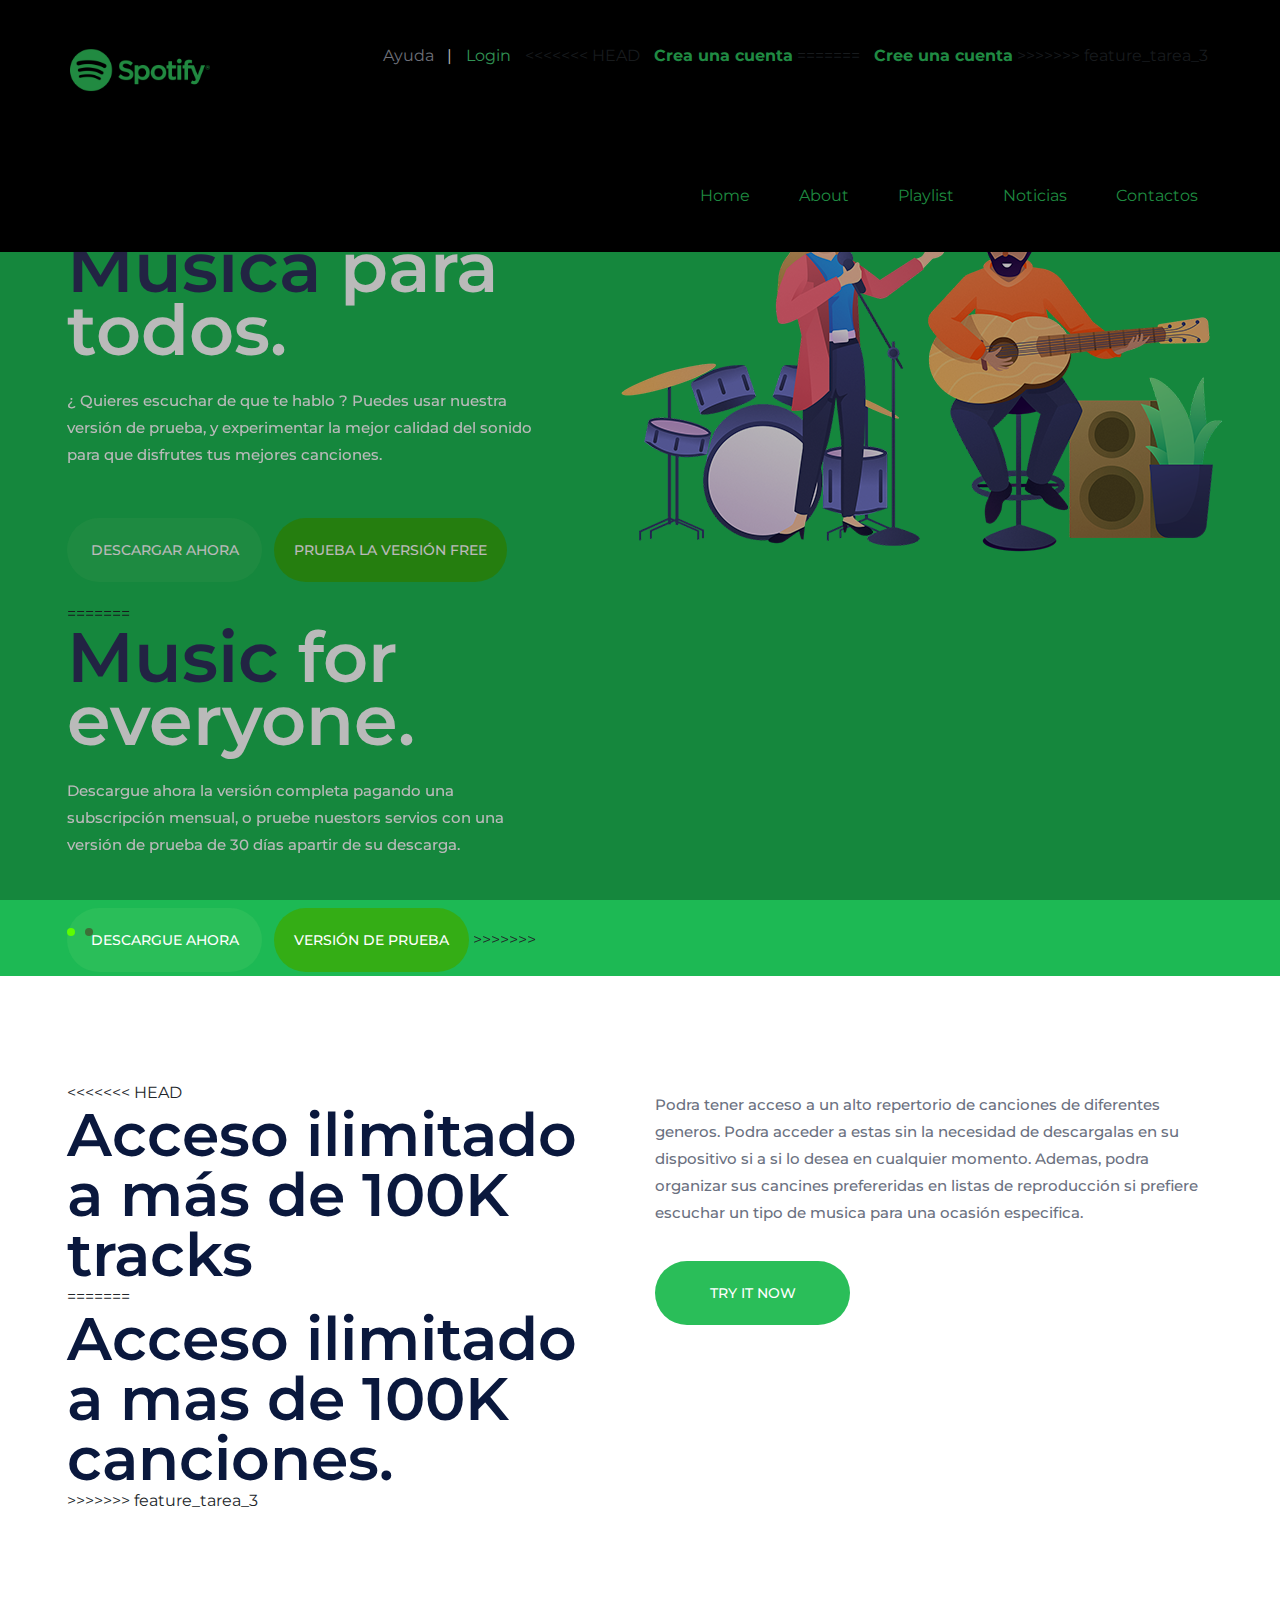
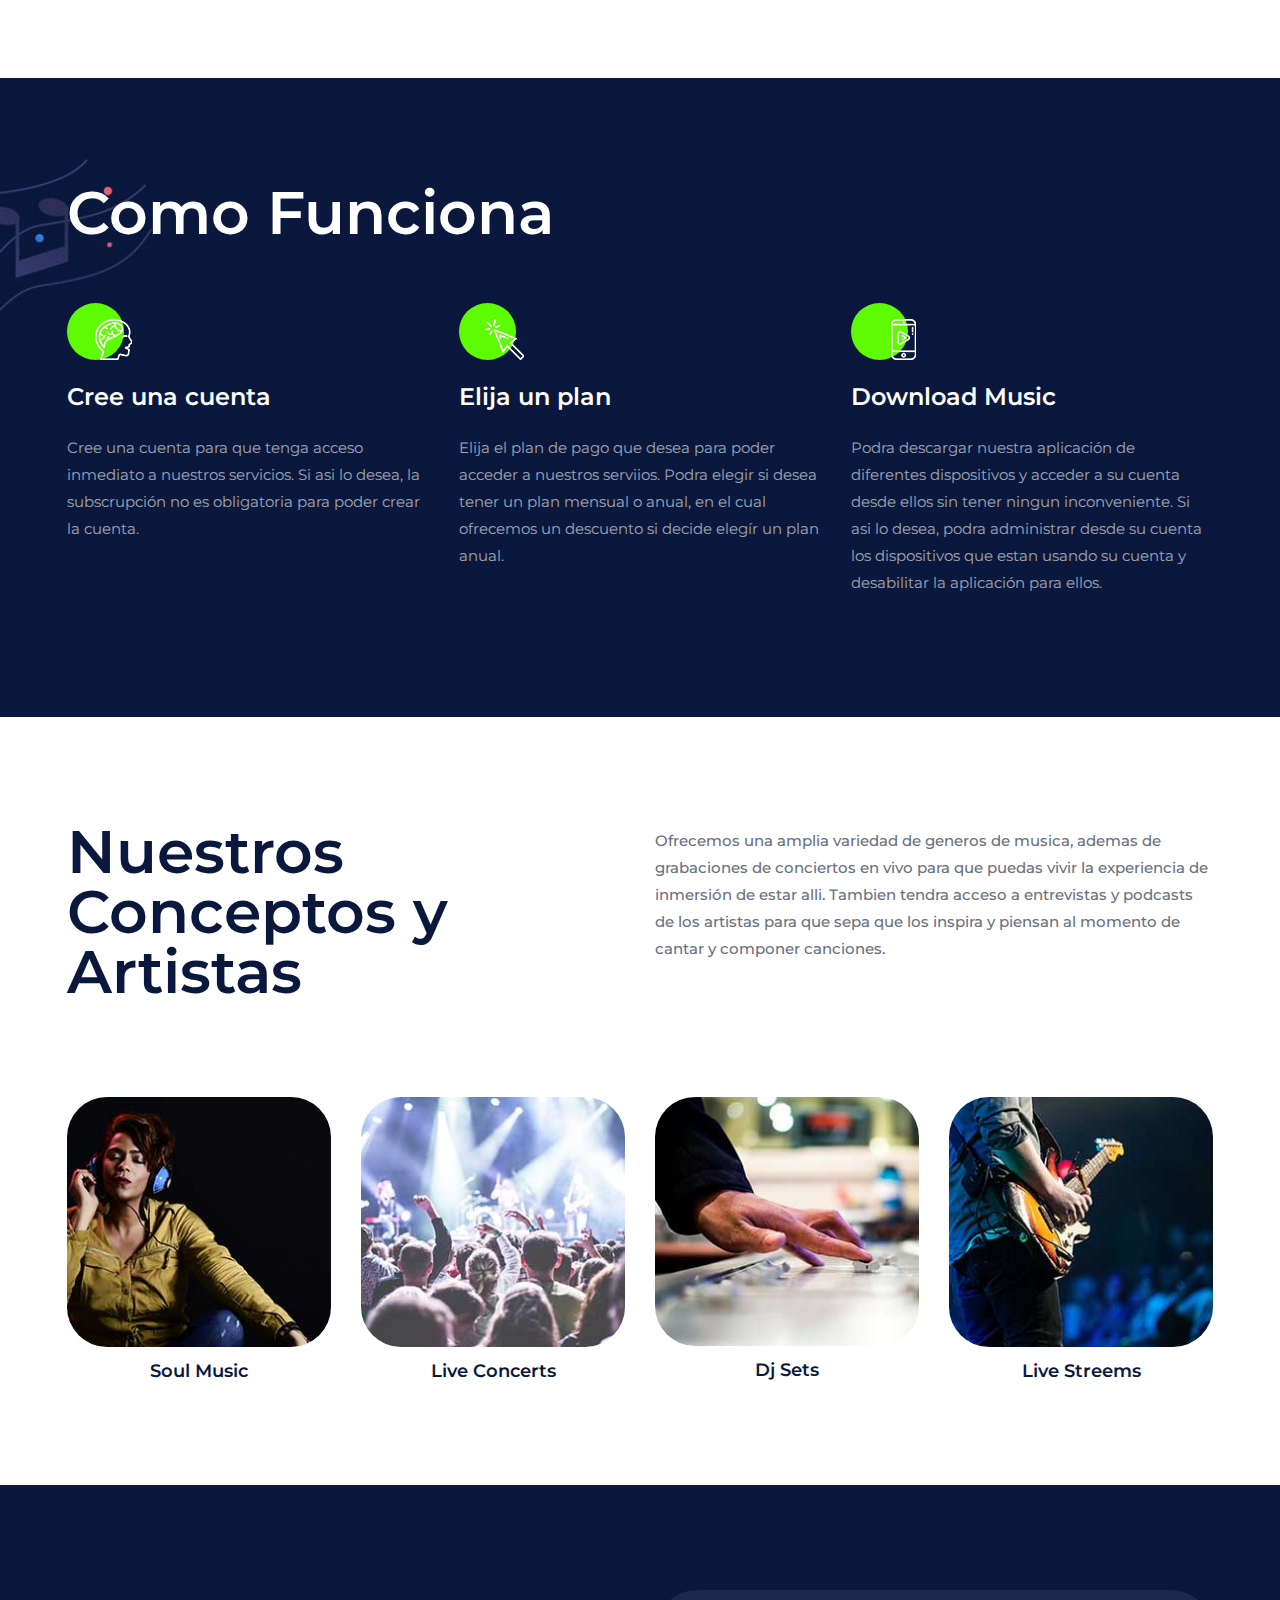
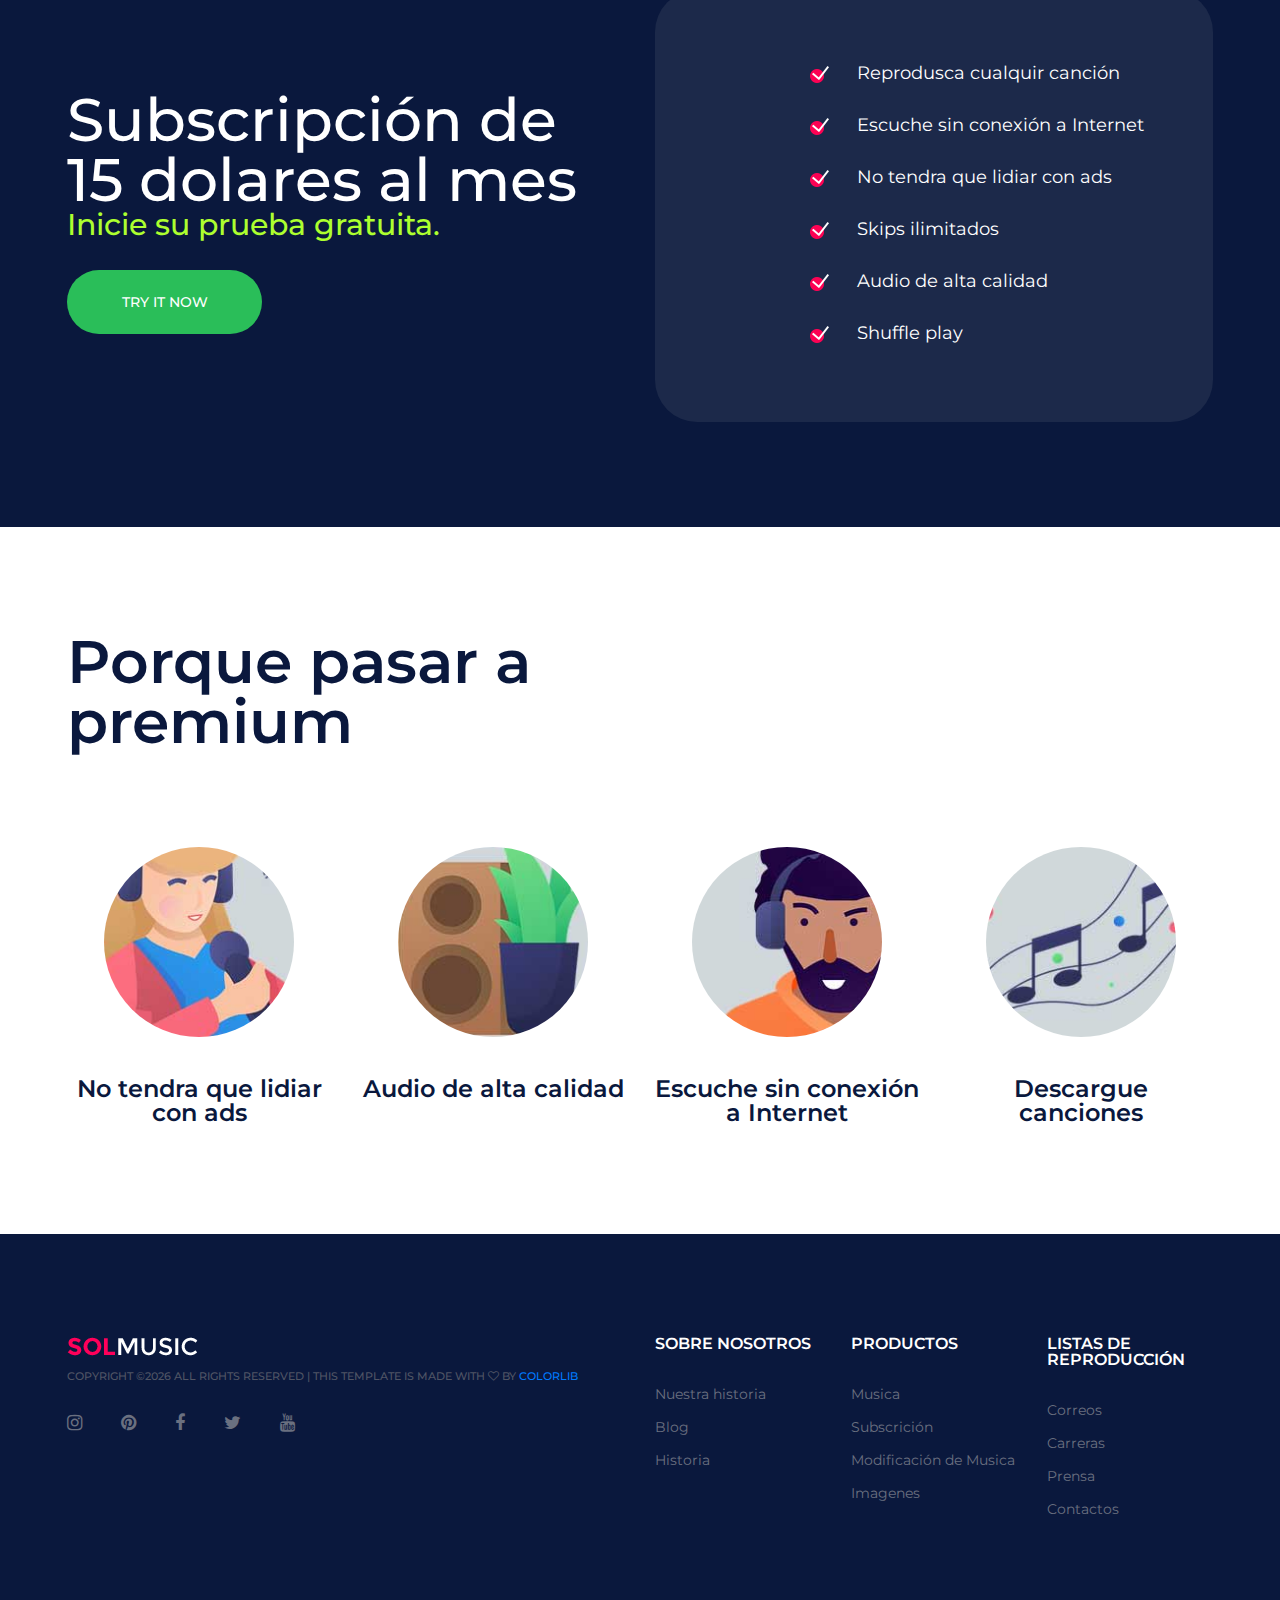
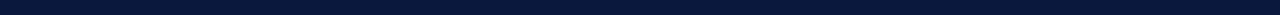
==== index.html @ b12861a1 "resolviendo conflictos con feature_tarea_3, textos en el index web page" ====
<!DOCTYPE html>
<html lang="zxx">
<head>
	<title>Spotify</title>
	<meta charset="UTF-8">
	<meta name="description" content="SolMusic HTML Template">
	<meta name="keywords" content="music, html">
	<meta name="viewport" content="width=device-width, initial-scale=1.0">
	
	<!-- Favicon -->
	<link href="img/Spotify.ico" rel="shortcut icon"/>

	<!-- Google font -->
	<link href="https://fonts.googleapis.com/css?family=Montserrat:300,300i,400,400i,500,500i,600,600i,700,700i&display=swap" rel="stylesheet">
 
	<!-- Stylesheets -->
	<link rel="stylesheet" href="css/bootstrap.min.css"/>
	<link rel="stylesheet" href="css/font-awesome.min.css"/>
	<link rel="stylesheet" href="css/owl.carousel.min.css"/>
	<link rel="stylesheet" href="css/slicknav.min.css"/>

	<!-- Main Stylesheets -->
	<link rel="stylesheet" href="css/style.css"/>


	<!--[if lt IE 9]>
		<script src="https://oss.maxcdn.com/html5shiv/3.7.2/html5shiv.min.js"></script>
		<script src="https://oss.maxcdn.com/respond/1.4.2/respond.min.js"></script>
	<![endif]-->

</head>
<body>
	<!-- Page Preloder -->
	<div id="preloder">
		<div class="loader"></div>
	</div>

	<!-- Header section -->
	<header class="header-section clearfix">
		<a href="index.html" class="site-logo">
			<img src="img/spotify.png" alt="" width="140px" height="140px">
		</a>
		<div class="header-right">
			<a href="#" class="hr-btn">Ayuda</a>
			<span>|</span>
			<div class="user-panel">
				<a href="" class="login">Login</a>
<<<<<<< HEAD
				<a href="" class="register">Crea una cuenta</a>
=======
				<a href="" class="register">Cree una cuenta</a>
>>>>>>> feature_tarea_3
			</div> 
		</div>
		<ul class="main-menu">
			<li><a href="index.html">Home</a></li>
			<li><a href="#">About</a></li>
			<li><a href="#">Playlist</a>
				<ul class="sub-menu">
					<li><a href="category.html">Category</a></li>
					<li><a href="playlist.html">Playlist</a></li>
					<li><a href="artist.html">Artist</a></li>
					<li><a href="blog.html">Blog</a></li>
					<li><a href="contact.html">Contact</a></li>
				</ul>
			</li>
			<li><a href="blog.html">Noticias</a></li>
			<li><a href="contact.html">Contactos</a></li>
		</ul>
	</header>
	<!-- Header section end -->

	<!-- Hero section -->
	<section class="hero-section">
		<div class="hero-slider owl-carousel">
			<div class="hs-item">
				<div class="container">
					<div class="row">
						<div class="col-lg-6">
							<div class="hs-text">
<<<<<<< HEAD
								<h2><span>Musica</span> para todos.</h2>
								<p>¿ Quieres escuchar de que te hablo ? Puedes usar nuestra versión de prueba, y experimentar la mejor calidad del sonido para que disfrutes tus mejores canciones. </p>
								<a href="#" class="site-btn">Descargar ahora</a>
								<a href="#" class="site-btn sb-c2">Prueba la versión free</a>
=======
								<h2><span>Music</span> for everyone.</h2>
								<p> Descargue ahora la versión completa pagando una subscripción mensual, o pruebe nuestors servios con una versión de prueba de 30 días apartir de su descarga. </p>
								<a href="#" class="site-btn">Descargue ahora</a>
								<a href="#" class="site-btn sb-c2">Versión de prueba</a>
>>>>>>> feature_tarea_3
							</div>
						</div>
						<div class="col-lg-6">
							<div class="hr-img">
								<img src="img/hero-bg.png" alt="">
							</div>
						</div>
					</div>
				</div>
			</div>
			<div class="hs-item">
				<div class="container">
					<div class="row">
						<div class="col-lg-6">
							<div class="hs-text">
<<<<<<< HEAD
								<h2><span>Escucha </span> nueva musica.</h2>
								<p>Tenemos las mejor experiencia en streaming de musica para tí. La mejor calidad en sonido que te llevará a otro nivel.  </p>
								<a href="#" class="site-btn">Descargar ahora</a>
								<a href="#" class="site-btn sb-c2">Prueba la versión free</a>
=======
								<h2><span>Listen </span> to new music.</h2>
								<p>Descargue ahora la versión completa pagando una subscripción mensual, o pruebe nuestors servios con una versión de prueba de 30 días apartir de su descarga. </p>
								<a href="#" class="site-btn">Descargue ahora</a>
								<a href="#" class="site-btn sb-c2">Versión de prueba</a>
>>>>>>> feature_tarea_3
							</div>
						</div>
						<div class="col-lg-6">
							<div class="hr-img">
								<img src="img/hero-bg.png" alt="">
							</div>
						</div>
					</div>
				</div>
			</div>
		</div>
	</section>
	<!-- Hero section end -->

	<!-- Intro section -->
	<section class="intro-section spad">
		<div class="container">
			<div class="row">
				<div class="col-lg-6">
					<div class="section-title">
<<<<<<< HEAD
						<h2>Acceso ilimitado a más de 100K tracks</h2>
=======
						<h2>Acceso ilimitado a mas de 100K canciones.</h2>
>>>>>>> feature_tarea_3
					</div>
				</div>
				<div class="col-lg-6">
					<p>Podra tener acceso a un alto repertorio de canciones de diferentes generos. Podra acceder a estas sin la necesidad de descargalas en su dispositivo si a si lo desea en cualquier momento. Ademas, podra organizar sus cancines prefereridas en listas de reproducción si prefiere escuchar un tipo de musica para una ocasión especifica.</p>
					<a href="#" class="site-btn">Try it now</a>
				</div>
			</div>
		</div>
	</section>
	<!-- Intro section end -->

	<!-- How section -->
	<section class="how-section spad set-bg" data-setbg="img/how-to-bg.jpg">
		<div class="container text-white">
			<div class="section-title">
				<h2>Como Funciona</h2>
			</div>
			<div class="row">
				<div class="col-md-4">
					<div class="how-item">
						<div class="hi-icon">
							<img src="img/icons/brain.png" alt="">
						</div>
						<h4>Cree una cuenta</h4>
						<p>Cree una cuenta para que tenga acceso inmediato a nuestros servicios. Si asi lo desea, la subscrupción no es obligatoria para poder crear la cuenta. </p>
					</div>
				</div>
				<div class="col-md-4">
					<div class="how-item">
						<div class="hi-icon">
							<img src="img/icons/pointer.png" alt="">
						</div>
						<h4>Elija un plan</h4>
						<p>Elija el plan de pago que desea para poder acceder a nuestros serviios. Podra elegir si desea tener un plan mensual o anual, en el cual ofrecemos un descuento si decide elegír un plan anual. </p>
					</div>
				</div>
				<div class="col-md-4">
					<div class="how-item">
						<div class="hi-icon">
							<img src="img/icons/smartphone.png" alt="">
						</div>
						<h4>Download Music</h4>
						<p> Podra descargar nuestra aplicación de diferentes dispositivos y acceder a su cuenta desde ellos sin tener ningun inconveniente. Si asi lo desea, podra administrar desde su cuenta los dispositivos que estan usando su cuenta y desabilitar la aplicación para ellos. </p>
					</div>
				</div>
			</div>
		</div>
	</section>
	<!-- How section end -->

	<!-- Concept section -->
	<section class="concept-section spad">
		<div class="container">
			<div class="row">
				<div class="col-lg-6">
					<div class="section-title">
						<h2>Nuestros Conceptos y Artistas</h2>
					</div>
				</div>
				<div class="col-lg-6">
					<p>Ofrecemos una amplia variedad de generos de musica, ademas de grabaciones de conciertos en vivo para que puedas vivir la experiencia de inmersión de estar alli. Tambien tendra acceso a entrevistas y podcasts de los artistas para que sepa que los inspira y piensan al momento de cantar y componer canciones.</p>
				</div>
			</div>
			<div class="row">
				<div class="col-lg-3 col-sm-6">
					<div class="concept-item">
						<img src="img/concept/1.jpg" alt="">
						<h5>Soul Music</h5>
					</div>
				</div>
				<div class="col-lg-3 col-sm-6">
					<div class="concept-item">
						<img src="img/concept/2.jpg" alt="">
						<h5>Live Concerts</h5>
					</div>
				</div>
				<div class="col-lg-3 col-sm-6">
					<div class="concept-item">
						<img src="img/concept/3.jpg" alt="">
						<h5>Dj Sets</h5>
					</div>
				</div>
				<div class="col-lg-3 col-sm-6">
					<div class="concept-item">
						<img src="img/concept/4.jpg" alt="">
						<h5>Live Streems</h5>
					</div>
				</div>
			</div>
		</div>
	</section>
	<!-- Concept section end -->

	<!-- Subscription section -->
	<section class="subscription-section spad">
		<div class="container">
			<div class="row">
				<div class="col-lg-6">
					<div class="sub-text">
						<h2>Subscripción de 15 dolares al mes</h2>
						<h3>Inicie su prueba gratuita.</h3>

						<a href="#" class="site-btn">Try it now</a>
					</div>
				</div>
				<div class="col-lg-6">
					<ul class="sub-list">
						<li><img src="img/icons/check-icon.png" alt="">Reprodusca cualquir canción</li>
						<li><img src="img/icons/check-icon.png" alt="">Escuche sin conexión a Internet</li>
						<li><img src="img/icons/check-icon.png" alt="">No tendra que lidiar con ads</li>
						<li><img src="img/icons/check-icon.png" alt="">Skips ilimitados</li>
						<li><img src="img/icons/check-icon.png" alt="">Audio de alta calidad</li>
						<li><img src="img/icons/check-icon.png" alt="">Shuffle play</li>
					</ul>
				</div>
			</div>
		</div>
	</section>
	<!-- Subscription section end -->

	<!-- Premium section end -->
	<section class="premium-section spad">
		<div class="container">
			<div class="row">
				<div class="col-lg-6">
					<div class="section-title">
						<h2>Porque pasar a premium</h2>
					</div>
				</div>
				<div class="col-lg-6">
					<p></p>
				</div>
			</div>
			<div class="row">
				<div class="col-lg-3 col-sm-6">
					<div class="premium-item">
						<img src="img/premium/1.jpg" alt="">
						<h4>No tendra que lidiar con ads </h4>
						<p></p>
					</div>
				</div>
				<div class="col-lg-3 col-sm-6">
					<div class="premium-item">
						<img src="img/premium/2.jpg" alt="">
						<h4>Audio de alta calidad</h4>
						<p></p>
					</div>
				</div>
				<div class="col-lg-3 col-sm-6">
					<div class="premium-item">
						<img src="img/premium/3.jpg" alt="">
						<h4>Escuche sin conexión a Internet</h4>
						<p> </p>
					</div>
				</div>
				<div class="col-lg-3 col-sm-6">
					<div class="premium-item">
						<img src="img/premium/4.jpg" alt="">
						<h4>Descargue canciones</h4>
						<p></p>
					</div>
				</div>
			</div>
		</div>
	</section>
	<!-- Premium section end -->

	<!-- Footer section -->
	<footer class="footer-section">
		<div class="container">
			<div class="row">
				<div class="col-xl-6 col-lg-7 order-lg-2">
					<div class="row">
						<div class="col-sm-4">
							<div class="footer-widget">
								<h2>Sobre Nosotros</h2>
								<ul>
									<li><a href="">Nuestra historia</a></li>
									<li><a href="">Blog</a></li>
									<li><a href="">Historia</a></li>
								</ul>
							</div>
						</div>
						<div class="col-sm-4">
							<div class="footer-widget">
								<h2>Productos</h2>
								<ul>
									<li><a href="">Musica</a></li>
									<li><a href="">Subscrición</a></li>
									<li><a href="">Modificación de Musica</a></li>
									<li><a href="">Imagenes</a></li>
								</ul>
							</div>
						</div>
						<div class="col-sm-4">
							<div class="footer-widget">
								<h2>Listas de reproducción</h2>
								<ul>
									<li><a href="">Correos</a></li>
									<li><a href="">Carreras</a></li>
									<li><a href="">Prensa</a></li>
									<li><a href="">Contactos</a></li>
								</ul>
							</div>
						</div>
					</div>
				</div>
				<div class="col-xl-6 col-lg-5 order-lg-1">
					<img src="img/logo.png" alt="">
					<div class="copyright"><!-- Link back to Colorlib can't be removed. Template is licensed under CC BY 3.0. -->
Copyright &copy;<script>document.write(new Date().getFullYear());</script> All rights reserved | This template is made with <i class="fa fa-heart-o" aria-hidden="true"></i> by <a href="https://colorlib.com" target="_blank">Colorlib</a>
<!-- Link back to Colorlib can't be removed. Template is licensed under CC BY 3.0. --></div>
					<div class="social-links">
						<a href=""><i class="fa fa-instagram"></i></a>
						<a href=""><i class="fa fa-pinterest"></i></a>
						<a href=""><i class="fa fa-facebook"></i></a>
						<a href=""><i class="fa fa-twitter"></i></a>
						<a href=""><i class="fa fa-youtube"></i></a>
					</div>
				</div>
			</div>
		</div>
	</footer>
	<!-- Footer section end -->
	
	<!--====== Javascripts & Jquery ======-->
	<script src="js/jquery-3.2.1.min.js"></script>
	<script src="js/bootstrap.min.js"></script>
	<script src="js/jquery.slicknav.min.js"></script>
	<script src="js/owl.carousel.min.js"></script>
	<script src="js/mixitup.min.js"></script>
	<script src="js/main.js"></script>

	</body>
</html>
---- css/style.css ----
/*=================================
-----------------------------------
  SolMusic HTML Template
  Version: 1.0
 ---------------------------------
 =================================*/



/*----------------------------------------*/
/* Template default CSS
/*----------------------------------------*/

html,
body {
	height: 100%;
	font-family: "Montserrat", sans-serif;
	-webkit-font-smoothing: antialiased;
	font-smoothing: antialiased;
}

h1,
h2,
h3,
h4,
h5,
h6 {
	margin: 0;
	color: #0a183d;
	font-weight: 600;
	line-height: 1;
}

h1 {
	font-size: 70px;
}

h2 {
	font-size: 36px;
}

h3 {
	font-size: 30px;
}

h4 {
	font-size: 24px;
}

h5 {
	font-size: 18px;
}

h6 {
	font-size: 16px;
}

p {
	font-size: 15px;
	color: #6a7080;
	line-height: 1.8;
	font-weight: 500;
}

img {
	max-width: 100%;
}

input:focus,
select:focus,
button:focus,
textarea:focus {
	outline: none;
}

a:hover,
a:focus {
	text-decoration: none;
	outline: none;
}

ul,
ol {
	padding: 0;
	margin: 0;
}

/*---------------------
Helper CSS
 -----------------------*/

.section-title {
	margin-bottom: 60px;
}

.section-title h2 {
	font-size: 60px;
}

.set-bg {
	background-repeat: no-repeat;
	background-size: cover;
	background-position: top center;
}

.spad {
	padding-top: 105px;
	padding-bottom: 105px;
}

.text-white h1,
.text-white h2,
.text-white h3,
.text-white h4,
.text-white h5,
.text-white h6,
.text-white p,
.text-white span,
.text-white li,
.text-white a {
	color: #fff;
}

/*---------------------
Commom elements
 -----------------------*/

/* buttons */

.site-btn { /*Botones que estaban en rojo*/
	display: inline-block;
	border: none;
	font-size: 14px;
	font-weight: 500;
	min-width: 195px;
	padding: 23px 20px;
	border-radius: 50px;
	text-transform: uppercase;
	background: #2abe59;
	color: #fff;
	line-height: normal;
	cursor: pointer;
	text-align: center;
}

.site-btn:hover {
	color: #fff;
}

.site-btn.sb-c2 {
	background: #34ad15;/*Boton start free trial*/
}

/* Preloder */

#preloder {
	position: fixed;
	width: 100%;
	height: 100%;
	top: 0;
	left: 0;
	z-index: 999999;
	background: #000;
}

.loader {
	width: 40px;
	height: 40px;
	position: absolute;
	top: 50%;
	left: 50%;
	margin-top: -13px;
	margin-left: -13px;
	border-radius: 60px;
	animation: loader 0.8s linear infinite;
	-webkit-animation: loader 0.8s linear infinite;
}

@keyframes loader {
	0% {
		-webkit-transform: rotate(0deg);
		transform: rotate(0deg);
		border: 4px solid #f44336;
		border-left-color: transparent;
	}
	50% {
		-webkit-transform: rotate(180deg);
		transform: rotate(180deg);
		border: 4px solid #673ab7;
		border-left-color: transparent;
	}
	100% {
		-webkit-transform: rotate(360deg);
		transform: rotate(360deg);
		border: 4px solid #f44336;
		border-left-color: transparent;
	}
}

@-webkit-keyframes loader {
	0% {
		-webkit-transform: rotate(0deg);
		border: 4px solid #f44336;
		border-left-color: transparent;
	}
	50% {
		-webkit-transform: rotate(180deg);
		border: 4px solid #673ab7;
		border-left-color: transparent;
	}
	100% {
		-webkit-transform: rotate(360deg);
		border: 4px solid #f44336;
		border-left-color: transparent;
	}
}

/*------------------
Header section
 ---------------------*/

.header-section {
	padding-left: 55px;
	padding-right: 72px;
	background: black;
}

.site-logo {
	display: inline-block;
	padding: 0;
	padding: 0px 15px;
}

.header-right {
	float: right;
	padding: 44px 0;
	margin-left: 130px;
}

.header-right .hr-btn {
	display: inline-block;
	color: #979aa5;
}

.header-right .user-panel {
	display: inline-block;
}

.header-right .user-panel a {
	font-size: 16px;
	color: #44c874;
	margin: 0 10px;
}

.header-right .user-panel .register {
	color: #2cbd5c;
	margin-right: 0;
	font-weight: bold;
}

.header-right span {
	color: #fff;
	display: inline-block;
	padding-left: 9px;
}

.main-menu {
	list-style: none;
	float: right;
}

.main-menu li {
	display: inline-block;
	position: relative;
}

.main-menu li a {
	display: block;
	font-size: 16px;
	color: #2abe59;
	padding: 44px 10px;
	margin-left: 60px;
}

.main-menu li a:hover {
	color: #fff;
}

.main-menu li:first-child a {
	margin-left: 0;
}

.main-menu li:hover .sub-menu {
	visibility: visible;
	opacity: 1;
	margin-top: 0;
}

.main-menu .sub-menu {
	position: absolute;
	list-style: none;
	width: 220px;
	left: 60px;
	top: 100%;
	padding: 20px 0;
	visibility: hidden;
	opacity: 0;
	margin-top: 50px;
	background: #fff;
	z-index: 99;
	-webkit-transition: all 0.4s;
	transition: all 0.4s;
	-webkit-box-shadow: 2px 7px 20px rgba(0, 0, 0, 0.05);
	box-shadow: 2px 7px 20px rgba(0, 0, 0, 0.05);
}

.main-menu .sub-menu li {
	display: block;
}

.main-menu .sub-menu li a {
	display: block;
	color: #000;
	margin-left: 0;
	padding: 5px 20px;
}

.main-menu .sub-menu li a:hover {
	color: #2abe59;
}

.slicknav_menu {
	display: none;
}

/*------------------
Hero section
 ---------------------*/

.hero-section {
	overflow: hidden;
}

.hs-item {
	height: 724px;
	padding-bottom: 90px;
	display: -webkit-box;
	display: -ms-flexbox;
	display: flex;
	-webkit-box-align: center;
	-ms-flex-align: center;
	align-items: center;
	background: rgb(29, 185, 84);/*#0a183d;*/
}

.hs-item h2 {
	color: #fff;
	font-size: 70px;
	margin-bottom: 25px;
	line-height: 0.9;
	position: relative;
	top: 50px;
	opacity: 0;
}

.hs-item h2 span {
	color: #2f315d;
}

.hs-item p {
	color: #ffffff;
	opacity: 0.6;
	margin-bottom: 50px;
	position: relative;
	top: 50px;
	opacity: 0;
}

.hs-item .site-btn {
	position: relative;
	top: 50px;
	margin-bottom: 20px;
	opacity: 0;
}

.hs-item .sb-c2 {
	margin-left: 8px;
}

.hs-item .hs-text {
	padding-top: 90px;
	max-width: 475px;
}

.hr-img img {
	min-width: 602px;
	position: relative;
	left: -34px;
	top: 50px;
	opacity: 0;
}

.owl-item.active .hs-item img,
.owl-item.active .hs-item h2,
.owl-item.active .hs-item p,
.owl-item.active .hs-item .site-btn,
.owl-item.active .hs-item .site-btn.sb-c2 {
	top: 0;
	opacity: 1;
}

.owl-item.active .hs-item img {
	-webkit-transition: all 0.5s ease 0.2s;
	transition: all 0.5s ease 0.2s;
}

.owl-item.active .hs-item h2 {
	-webkit-transition: all 0.5s ease 0.4s;
	transition: all 0.5s ease 0.4s;
}

.owl-item.active .hs-item p {
	-webkit-transition: all 0.5s ease 0.6s;
	transition: all 0.5s ease 0.6s;
}

.owl-item.active .hs-item .site-btn {
	-webkit-transition: all 0.5s ease 0.8s;
	transition: all 0.5s ease 0.8s;
}

.owl-item.active .hs-item .site-btn.sb-c2 {
	-webkit-transition: all 0.5s ease 1s;
	transition: all 0.5s ease 1s;
}

.hero-slider .owl-dots {
	position: absolute;
	bottom: 33px;
	left: calc(50% - 588px);
	max-width: 1176px;
	width: 100%;
	padding-left: 15px;
}

.hero-slider .owl-dots .owl-dot {
	width: 8px;
	height: 8px;
	border-radius: 50%;
	background: #3d7038;
	margin-right: 10px;
}

.hero-slider .owl-dots .owl-dot.active {
	background: #5efc02;
}

/* ----------------
Intro section
 -------------------*/

.intro-section p {
	margin-bottom: 35px;
	padding-top: 10px;
}

/* ----------------
How section 5efc02
 -------------------*/

.how-section {
	background-color: #0a183d;
}

.how-item .hi-icon {
	position: relative;
	width: 57px;
	height: 57px;
	border-radius: 50%;
	background: #5efc02;
	margin-bottom: 25px;
}

.how-item .hi-icon img {
	position: absolute;
	right: -8px;
	bottom: 0;
}

.how-item h4 {
	margin-bottom: 25px;
}

.how-item p {
	font-weight: 400;
	opacity: 0.6;
}

/* ----------------
Concept section
 -------------------*/

.concept-section p {
	padding-top: 5px;
}

.concept-item {
	text-align: center;
	padding-top: 35px;
}

.concept-item img {
	border-radius: 40px;
	margin-bottom: 15px;
}

/* --------------------
Subscription section
 -----------------------*/

.subscription-section {
	background: #0a183d;
}

.sub-text {
	padding-right: 15px;
	margin-top: 100px;
}

.sub-text h2 {
	color: #fff;
	font-size: 60px;
	font-weight: 500;
}

.sub-text h3 { /*Start free trial*/
	color: greenyellow;
	margin-bottom: 30px;
	font-weight: 500;
}

.sub-text p {
	color: #fff;
	font-weight: 400;
	opacity: 0.6;
	margin-bottom: 40px;
}

.sub-list {
	list-style: none;
	background: #1c294a;
	padding: 70px 15px 50px 155px;
	border-radius: 42px;
}

.sub-list li {
	color: #ffffff;
	font-size: 18px;
	margin-bottom: 25px;
}

.sub-list li img {
	padding-right: 28px;
}

/* ----------------
Premium section 
 -------------------*/

.premium-section p {
	margin-bottom: 50px;
}

.premium-item {
	text-align: center;
	padding-top: 35px;
}

.premium-item img {
	width: 190px;
	height: 190px;
	border-radius: 50%;
	margin-bottom: 40px;
}

.premium-item h4 {
	margin-bottom: 4px;
}

.premium-item p {
	margin-bottom: 0;
}

/* ----------------
Responsive
 -------------------*/

.footer-section {
	background: #0a183d;
	padding: 100px 0 85px;
}

.footer-widget {
	padding-top: 2px;
}

.footer-widget h2 {
	font-size: 16px;
	color: #fff;
	text-transform: uppercase;
	margin-bottom: 30px;
}

.footer-widget ul {
	list-style: none;
}

.footer-widget ul li a {
	display: inline-block;
	color: #6a7080;
	font-size: 14px;
	margin-bottom: 10px;
}

.copyright {
	font-size: 11px;
	text-transform: uppercase;
	font-weight: 500;
	color: #505565;
	padding: 10px 0 25px;
}

.social-links a {
	display: inline-block;
	color: #6a7080;
	font-size: 18px;
	margin-right: 35px;
}

/* ----------------
Other pages
 -------------------*/

/* ----------------
Playlist page
 -------------------*/

.playlist-section {
	padding: 105px 42px;
}

.playlist-section .section-title {
	float: left;
}

.playlist-filter {
	text-align: right;
	padding-top: 20px;
	margin-bottom: 100px;
}

.playlist-filter li {
	display: inline-block;
	font-size: 15px;
	font-weight: 500;
	color: #6a7080;
	padding: 10px 6px 16px;
	margin-right: 55px;
	margin-bottom: 10px;
	border-bottom: 2px solid transparent;
	cursor: pointer;
}

.playlist-filter li.mixitup-control-active {
	border-bottom: 2px solid #5efc02;
}

.playlist-item {
	text-align: center;
	padding: 0 11px;
	margin-bottom: 30px;
}

.playlist-item img {
	min-width: 100%;
	border-radius: 40px;
	margin-bottom: 30px;
}

.search-form {
	position: relative;
	width: 100%;
	margin-bottom: 25px;
}

.search-form input {
	width: 100%;
	height: 60px;
	padding-left: 41px;
	padding-right: 175px;
	border: none;
	border-radius: 80px;
	font-size: 15px;
	background: #d0d7db;
}

.search-form button {
	position: absolute;
	height: 60px;
	min-width: 167px;
	right: 0;
	top: 0;
	border: none;
	border-radius: 80px;
	color: #fff;
	font-size: 15px;
<<<<<<< HEAD
	background: #2abe59;
=======
	background: #5efc02;
>>>>>>> feature_tarea_1
}

/* ----------------
Blog page
 -------------------*/

.blog-item {
	margin-bottom: 90px;
}

.blog-item img {
	margin-bottom: 36px;
}

.blog-item .blog-date {
	font-size: 12px;
	font-weight: 600;
	color: #5efc02;
	margin-bottom: 24px;
}

.blog-item h3 {
	margin-bottom: 5px;
}

.blog-item .blog-meta {
	font-size: 12px;
	color: #e9e9e9;
	font-weight: 500;
	margin-bottom: 20px;
}

.blog-item .blog-meta a {
	color: #c3c4c9;
}

.blog-item p {
	font-size: 14px;
	margin-bottom: 0;
	line-height: 1.8;
}

.site-pagination a {
	color: #6a7080;
	font-size: 14px;
	display: inline-block;
	margin-right: 5px;
	font-weight: 500;
}

.site-pagination a:hover,
.site-pagination a.active {
	color: #3c455f;
}

/* ----------------
Contact page
 -------------------*/

.map {
	height: 100%;
	background: #ddd;
}

.map iframe {
	position: absolute;
	width: 100%;
	height: 100%;
	left: 0;
	top: 0;
}

.contact-warp {
	padding: 100px 53px 104px 78px;
}

.contact-warp p {
	padding-top: 40px;
	margin-bottom: 50px;
}

.contact-warp ul {
	margin-bottom: 90px;
	list-style: none;
}

.contact-warp ul li {
	font-size: 14px;
	color: #0a183d;
	font-size: 14px;
	margin-bottom: 15px;
	font-weight: 500;
}

.contact-from input,
.contact-from textarea {
	width: 100%;
	height: 57px;
	padding: 0 38px;
	border: none;
	border-radius: 20px;
	font-size: 14px;
	font-weight: 500;
	margin-bottom: 14px;
	color: #6a7080;
	background: #f5f6fa;
}

.contact-from textarea {
	resize: none;
	padding: 24px 38px 10px;
	height: 177px;
	margin-bottom: 57px;
}

/* ----------------
Category page
 -------------------*/

.category-section {
	padding: 105px 36px;
}

.category-section .section-title {
	float: left;
}

.category-links {
	text-align: right;
	padding-top: 20px;
	margin-bottom: 80px;
}

.category-links a {
	display: inline-block;
	font-size: 15px;
	font-weight: 500;
	color: #6a7080;
	padding: 10px 6px 16px;
	margin-right: 55px;
	margin-bottom: 10px;
	border-bottom: 2px solid transparent;
	cursor: pointer;
}

.category-links a.active {
	border-bottom: 2px solid #5efc02;
}

.category-item {
	position: relative;
	margin: 0 17px;
}

.category-item img {
	min-width: 100%;
	border-radius: 40px;
}

.category-item .ci-text {
	position: absolute;
	bottom: 35px;
	left: 50px;
}

.category-item .ci-text h4 {
	color: #fff;
	margin-bottom: 3px;
}

.category-item .ci-text p {
	color: #fff;
	margin-bottom: 0;
	font-size: 12px;
}

.category-item .ci-link {
	position: absolute;
	display: -webkit-box;
	display: -ms-flexbox;
	display: flex;
	-webkit-box-align: center;
	-ms-flex-align: center;
	align-items: center;
	-webkit-box-pack: center;
	-ms-flex-pack: center;
	justify-content: center;
	width: 71px;
	height: 71px;
	right: 29px;
	bottom: 21px;
	color: #5efc02;
	font-size: 16px;
	text-align: center;
	border-radius: 50%;
	background: #fff;
}

.songs-section {
	padding-bottom: 80px;
}

.song-item {
	margin-bottom: 33px;
}

.song-info-box img {
	float: left;
	width: 85px;
	height: 85px;
	border-radius: 19px;
	margin-right: 18px;
}

.song-info-box .song-info {
	overflow: hidden;
	padding-top: 20px;
}

.song-info-box .song-info h4 {
	font-size: 20px;
	margin-bottom: 4px;
}

.song-info-box .song-info p {
	font-size: 14px;
	margin-bottom: 0;
}

.songs-links {
	text-align: right;
	padding-top: 26px;
}

.songs-links a {
	display: inline-block;
	margin-left: 15px;
	padding-top: 5px;
}

.single_player_container {
	margin-top: 30px;
	padding-left: 10px;
}

.single_player_container .jp-interface {
	display: -webkit-box;
	display: -ms-flexbox;
	display: flex;
}

.player_bars {
	width: calc(100% - 145px);
	position: relative;
	padding-top: 8px;
}

.player_controls_box {
	width: 145px;
}

.player_controls>button:not(:last-of-type) {
	margin-right: 4px;
}

.player_button {
	position: relative;
	width: 28px;
	height: 28px;
	background: #d0d7db;
	border: none;
	border-radius: 50%;
	outline: none !important;
	cursor: pointer;
	-webkit-box-flex: 0;
	-ms-flex: 0 0 auto;
	flex: 0 0 auto;
}

.player_button::after {
	display: block;
	position: absolute;
}

.jp-play {
	background: #5efc02;
}

.jp-play:after {
	left: 9px;
	top: 3px;
	width: 11px;
	height: 13px;
	content: url(../img/icons/play.png);
}

.jp-state-playing .jp-play::after,
.playing .jp-play::after {
	top: 4px !important;
	left: 7px !important;
	content: url(../img/icons/pause.png);
}

.jp-prev:after {
	top: 1px !important;
	left: 6px !important;
	content: url(../img/icons/back.png);
}

.jp-next:after {
	top: 1px !important;
	right: 7px !important;
	content: url(../img/icons/next.png);
}

.jp-stop::after {
	top: 10px;
	left: 10px;
	width: 8px;
	height: 8px;
	background: #475069;
	content: "";
}

.jp-progress {
	width: 100%;
	cursor: pointer;
}

.jp-seek-bar {
	height: 100%;
	padding-top: 5px;
	padding-bottom: 5px;
	background: transparent;
	margin-bottom: -5px;
}

.jp-seek-bar>div {
	height: 2px;
	background: #d0d7db;
}

.jp-play-bar {
	position: relative;
	height: 100%;
	background: #272727;
	overflow: visible !important;
}

.jp-current-time {
	position: absolute;
	font-size: 14px;
	color: #0a183d;
	right: -40px;
	top: 100%;
	padding-top: 15px;
	background: #fff;
	z-index: 1;
	-webkit-transition: all 0.3s;
	transition: all 0.3s;
}

.middle .jp-current-time {
	right: -5px;
	padding: 15px 5px 0;
}

.jp-duration {
	position: absolute;
	font-size: 14px;
	color: #b8b8b8;
	right: 0;
	bottom: -16px;
}

/* ----------------
Artest Page
 -------------------*/

.player-section {
	padding: 57px 53px;
}

.player-box {
	padding: 77px 121px 100px 81px;
	border-radius: 24px;
	background: #fff;
}

.player-box {
	display: -webkit-box;
	display: -ms-flexbox;
	display: flex;
}

.wave-player-warp {
	padding-top: 40px;
	position: relative;
	width: calc(100% - 382px);
}

.tarck-thumb-warp {
	width: 382px;
}

.tarck-thumb {
	max-width: 333px;
	position: relative;
}

.tarck-thumb img {
	border-radius: 22px;
}

.tarck-thumb .wp-play {
	position: absolute;
	width: 70px;
	height: 70px;
	left: calc(50% - 35px);
	top: calc(50% - 35px);
	border: none;
	border-radius: 50%;
	color: #5efc02;
	background: #fff;
}

.tarck-thumb .wp-play:after {
	position: absolute;
	content: "";
	left: calc(50% - 6px);
	top: calc(50% - 8px);
	font: normal normal normal 18px/1 FontAwesome;
}

.playing .tarck-thumb .wp-play:after {
	position: absolute;
	content: "";
	left: calc(50% - 8px);
	font: normal normal normal 18px/1 FontAwesome;
}

.wave-player-info h2 {
	font-size: 48px;
	font-weight: 600;
}

.wave-player-info p {
	font-size: 14px;
}

.wavePlayer_controls {
	padding-top: 20px;
}

#wavePlayer {
	position: relative;
}

#currentTime {
	position: absolute;
	right: 0;
	bottom: 0;
	font-size: 14px;
	color: #0a183d;
	font-weight: 500;
	background: #fff;
	padding-right: 2px;
}

#clipTime {
	position: absolute;
	right: 10px;
	top: 59px;
	font-size: 14px;
	color: #b8b8b8;
	font-weight: 500;
}

.songs-details-section {
	padding: 100px 38px 50px;
	background: #f9fcfd;
}

.song-details-box {
	margin-bottom: 30px;
	overflow: hidden;
}

.song-details-box h3 {
	margin-bottom: 50px;
}

.song-details-box ul {
	list-style: none;
	max-width: 310px;
}

.song-details-box ul li {
	margin-bottom: 15px;
	font-size: 14px;
	line-height: 2;
}

.song-details-box ul strong {
	float: left;
	margin-right: 6px;
	font-weight: 600;
	color: #0a183d;
}

.song-details-box ul span {
	display: block;
	overflow: hidden;
	color: #6a7080;
}

.song-details-box .single_player_container {
	margin-top: 0;
	padding-left: 0;
}

.artist-details img {
	float: left;
	width: 163px;
	height: 163px;
	margin-right: 30px;
	border-radius: 50%;
}

.artist-details h5 {
	margin-bottom: 5px;
	padding-top: 10px;
}

.artist-details span {
	display: block;
	font-size: 12px;
	color: #c3c4c9;
	margin-bottom: 15px;
}

.artist-details .ad-text {
	overflow: hidden;
}

.song-details-box .song-info-box img {
	width: 60px;
	height: 60px;
	border-radius: 20px;
	margin-right: 13px;
}

.song-details-box .song-info-box .song-info {
	padding-top: 10px;
}

.song-details-box .song-info-box .song-info h4 {
	font-size: 14px;
}

.song-details-box .song-info-box .song-info p {
	font-size: 10px;
}

.song-details-box .song-item {
	margin-bottom: 22px;
}

.song-details-box .player_controls_box {
	width: 102px;
}

.song-details-box .player_button {
	-webkit-transform: scale(0.7);
	transform: scale(0.7);
	-webkit-transform-origin: center;
	transform-origin: center;
	margin: 0 -5px;
}

.song-details-box .player_bars {
	width: calc(100% - 102px);
}

.song-details-box .single_player {
	padding: 14px 15px 0 0px;
}

.song-details-box .jp-current-time {
	font-size: 10px;
	right: -29px;
	padding-top: 9px;
}

.song-details-box .middle .jp-current-time {
	right: -5px;
	padding: 9px 5px 0;
}

.song-details-box .jp-duration {
	font-size: 10px;
	bottom: -6px;
}

.similar-songs-section {
	padding: 100px 33px;
}

.similar-songs-section h3 {
	margin-bottom: 70px;
	padding-left: 6px;
}

.similar-song {
	padding: 0 6px;
	margin-bottom: 35px;
}

.similar-song .ss-thumb {
	border-radius: 41px;
	margin-bottom: 22px;
	min-width: 100%;
}

.similar-song h4 {
	font-size: 20px;
	margin-bottom: 5px;
}

.similar-song p {
	font-size: 14px;
}

.similar-song .player_bars {
	width: 100%;
}

.similar-song .jp-current-time {
	padding-top: 10px;
}

.similar-song .jp-duration {
	bottom: -25px;
}

.ss-controls {
	padding: 15px 0 10px;
}

.ss-controls .songs-links {
	padding-top: 0;
	float: right;
}

/* ----------------
Responsive
 -------------------*/

@media (min-width: 1200px) {
	.container {
		max-width: 1176px;
	}
}

/* Medium screen : 992px. */

@media only screen and (min-width: 1200px) and (max-width: 1360px) {
	.header-right {
		margin-left: 50px;
	}
	.main-menu li a {
		margin-left: 25px;
	}
	.main-menu .sub-menu {
		left: 25px;
	}
}

/* Medium screen : 992px. */

@media only screen and (min-width: 992px) and (max-width: 1199px) {
	.header-section {
		padding-left: 15px;
		padding-right: 20px;
	}
	.header-right {
		margin-left: 20px;
	}
	.main-menu li a {
		margin-left: 15px;
	}
	.main-menu .sub-menu {
		left: 15px;
	}
	.hr-img img {
		min-width: 500px;
		position: relative;
	}
	.sub-list {
		padding: 70px 15px 50px 90px;
	}
	.category-section .section-title,
	.playlist-section .section-title {
		float: none;
	}
	.category-links,
	.playlist-filter {
		text-align: left;
	}
	.playlist-item {
		padding: 0;
	}
	.player-box {
		padding: 70px 80px 80px;
	}
	.similar-song {
		margin-bottom: 70px;
	}
	.artist-details img {
		float: none;
		margin-bottom: 30px;
	}
	.contact-warp {
		padding: 100px 15px 60px 40px;
	}
	.category-item {
		margin: 0;
	}
	.category-section {
		padding: 100px 0;
	}
}

/* Tablet :768px. */

@media only screen and (min-width: 768px) and (max-width: 991px) {
	.hr-img {
		display: none;
	}
	.slicknav_menu {
		display: block;
		background: transparent;
		margin-top: -60px;
	}
	.slicknav_nav {
		background: #1c294a;
		margin-bottom: 35px;
	}
	.slicknav_nav ul {
		margin: 0 0 0 0;
	}
	.slicknav_nav .slicknav_row,
	.slicknav_nav a {
		padding: 12px 25px;
		margin: 0;
	}
	.slicknav_nav a:hover {
		border-radius: 0;
		color: #5efc02;
		background: transparent;
	}
	.slicknav_btn {
		position: relative;
		top: -24px;
		background: #1c294a;
	}
	.main-menu {
		display: none;
	}
	.header-right {
		display: none;
	}
	.header-right-warp .header-right {
		display: block;
		float: none;
		padding: 0 0 24px;
		margin-left: 0;
	}
	.header-right-warp .header-right span {
		display: none;
	}
	.header-right-warp .header-right .user-panel {
		display: block;
		padding-left: 26px;
	}
	.header-right-warp .header-right .user-panel a {
		display: inline-block;
		padding: 0;
		margin: 0;
	}
	.header-right-warp .header-right .user-panel a:hover {
		background: transparent;
	}
	.header-right-warp .header-right .user-panel .login {
		padding-right: 10px;
	}
	.sub-text {
		margin-bottom: 50px;
	}
	.footer-widget {
		margin-bottom: 40px;
	}
	.category-section .section-title,
	.playlist-section .section-title {
		float: none;
	}
	.category-links,
	.playlist-filter {
		text-align: left;
	}
	.playlist-item {
		padding: 0;
	}
	.player-box {
		display: block;
		padding: 77px 90px 100px;
	}
	.wave-player-warp {
		width: 100%;
	}
	.wave-player-warp .songs-links {
		text-align: center;
		padding-top: 0;
		margin-bottom: 40px;
	}
	.tarck-thumb-warp {
		width: 100%;
	}
	.tarck-thumb-warp .tarck-thumb {
		margin: 0 auto;
	}
	.wave-player-info,
	.wavePlayer_controls {
		text-align: center;
	}
	.similar-song {
		margin-bottom: 60px;
	}
	.playlist-section,
	.category-section {
		padding: 100px 0;
	}
	.playlist-section .container,
	.category-section .container {
		max-width: 100%;
	}
	.category-item {
		margin: 0;
	}
	.category-item .ci-link {
		top: 26px;
		bottom: auto;
	}
	.category-item .ci-text {
		position: absolute;
		bottom: 10px;
		left: 20px;
	}
	.map {
		height: 450px;
	}
	.song-details-box ul {
		max-width: 100%;
	}
	.search-form {
		margin-top: 40px;
	}
}

/* Large Mobile :480px. */

@media only screen and (max-width: 767px) {
	.hr-img {
		display: none;
	}
	.slicknav_menu {
		display: block;
		background: transparent;
		margin-top: -60px;
	}
	.slicknav_nav {
		background: #1c294a;
		margin-bottom: 35px;
	}
	.slicknav_nav ul {
		margin: 0 0 0 0;
	}
	.slicknav_nav .slicknav_row,
	.slicknav_nav a {
		padding: 12px 25px;
		margin: 0;
	}
	.slicknav_nav a:hover {
		border-radius: 0;
		color: #5efc02;
		background: transparent;
	}
	.slicknav_btn {
		position: relative;
		top: -24px;
		background: #1c294a;
	}
	.main-menu {
		display: none;
	}
	.header-right {
		display: none;
	}
	.header-right-warp .header-right {
		display: block;
		float: none;
		padding: 0 0 24px;
		margin-left: 0;
	}
	.header-right-warp .header-right span {
		display: none;
	}
	.header-right-warp .header-right .user-panel {
		display: block;
		padding-left: 26px;
	}
	.header-right-warp .header-right .user-panel a {
		display: inline-block;
		padding: 0;
		margin: 0;
	}
	.header-right-warp .header-right .user-panel a:hover {
		background: transparent;
	}
	.header-right-warp .header-right .user-panel .login {
		padding-right: 10px;
	}
	.sub-list {
		padding: 60px 15px 50px 30px;
	}
	.sub-text {
		margin-bottom: 50px;
	}
	.footer-widget {
		margin-bottom: 40px;
	}
	.category-section .section-title,
	.playlist-section .section-title {
		float: none;
	}
	.category-links,
	.playlist-filter {
		text-align: left;
	}
	.playlist-filter li,
	.category-links a {
		margin-right: 15px;
	}
	.playlist-item {
		padding: 0;
	}
	.playlist-section {
		padding: 100px 0;
	}
	.artist-details img {
		float: none;
		margin-bottom: 30px;
	}
	.player-box {
		display: block;
	}
	.wave-player-warp {
		width: 100%;
	}
	.wave-player-warp .songs-links {
		text-align: center;
		padding-top: 0;
		margin-bottom: 40px;
	}
	.tarck-thumb-warp {
		width: 100%;
	}
	.tarck-thumb-warp .tarck-thumb {
		margin: 0 auto;
	}
	.wave-player-info,
	.wavePlayer_controls {
		text-align: center;
	}
	.player-box {
		padding: 75px 40px 80px;
	}
	.similar-song {
		margin-bottom: 60px;
	}
	.songs-details-section {
		padding: 100px 0px 50px;
	}
	.similar-songs-section,
	.playlist-section {
		padding: 100px 0;
	}
	.similar-songs-section .container,
	.playlist-section .container {
		max-width: 100%;
	}
	.category-section {
		padding: 105px 0;
	}
	.category-section .container {
		max-width: 100%;
	}
	.header-section {
		padding: 0 15px;
	}
	.category-item {
		margin: 0 0 30px;
	}
	.map {
		height: 450px;
	}
	.contact-warp {
		padding: 100px 40px;
	}
	.songs-links {
		text-align: left;
		padding-top: 40px;
	}
	.song-details-box ul {
		max-width: 100%;
	}
	.search-form {
		margin-top: 40px;
	}
}

/* Small Mobile :320px. */

@media only screen and (max-width: 479px) {
	.section-title h2,
	.hs-item h2,
	.sub-text h2 {
		font-size: 36px;
	}
	.wave-player-info h2 {
		font-size: 24px;
	}
	.header-section {
		padding: 0;
	}
	.player-box {
		padding: 40px;
	}
	.contact-warp {
		padding: 100px 15px;
	}
	.category-item .ci-link {
		top: 26px;
		bottom: auto;
	}
	.category-item .ci-text {
		position: absolute;
		bottom: 10px;
		left: 20px;
	}
	.single_player_container .jp-interface {
		display: block;
	}
	.song-details-box .player_controls_box,
	.player_controls_box {
		width: 100%;
	}
	.song-details-box .player_bars,
	.player_bars {
		width: 100%;
	}
	.song-details-box .jp-duration {
		bottom: -19px;
	}
	.jp-duration {
		bottom: -31px;
	}
	.song-details-box .song-item {
		margin-bottom: 40px;
	}
	.player-section,
	.player-box {
		padding: 15px;
	}
	.social-links a {
		margin-right: 20px;
	}
	.search-form {
		text-align: center;
	}
	.search-form input {
		padding-right: 41px;
	}
	.search-form button {
		position: relative;
		margin-top: 20px;
	}
}
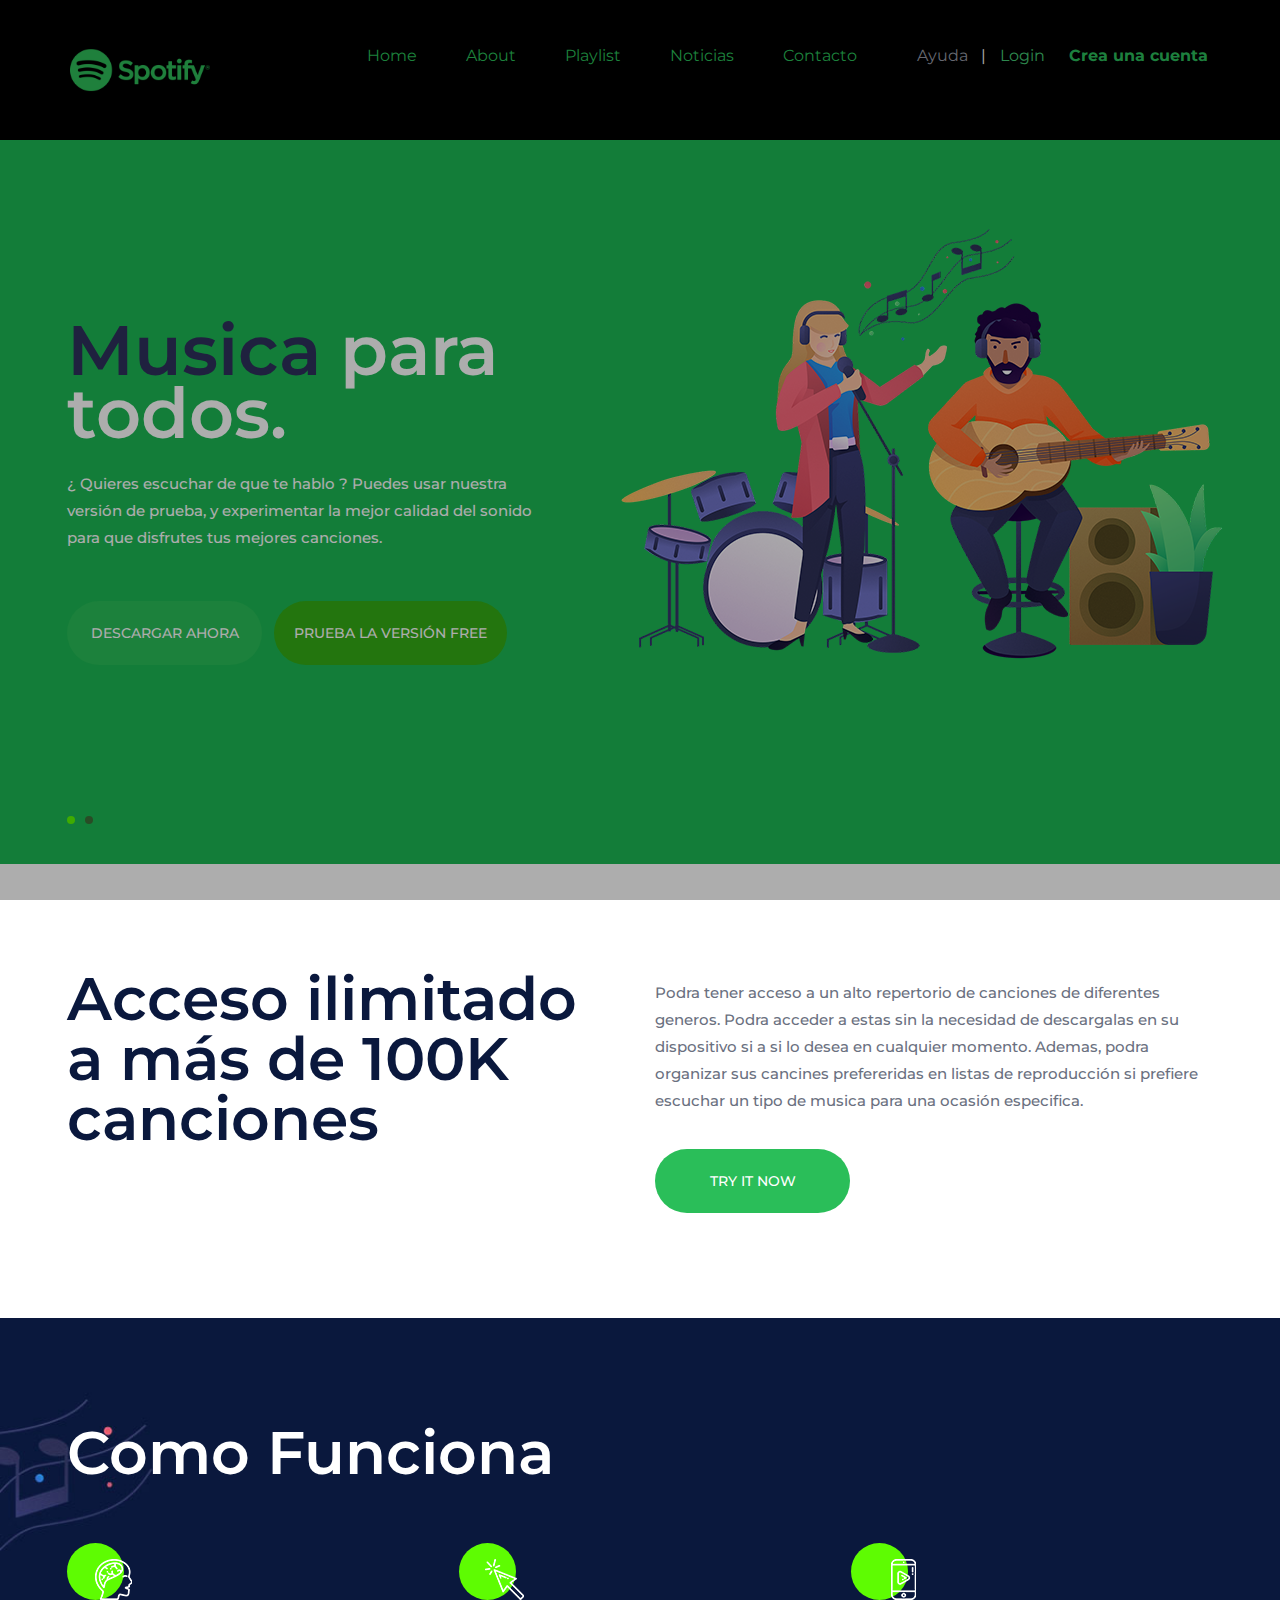
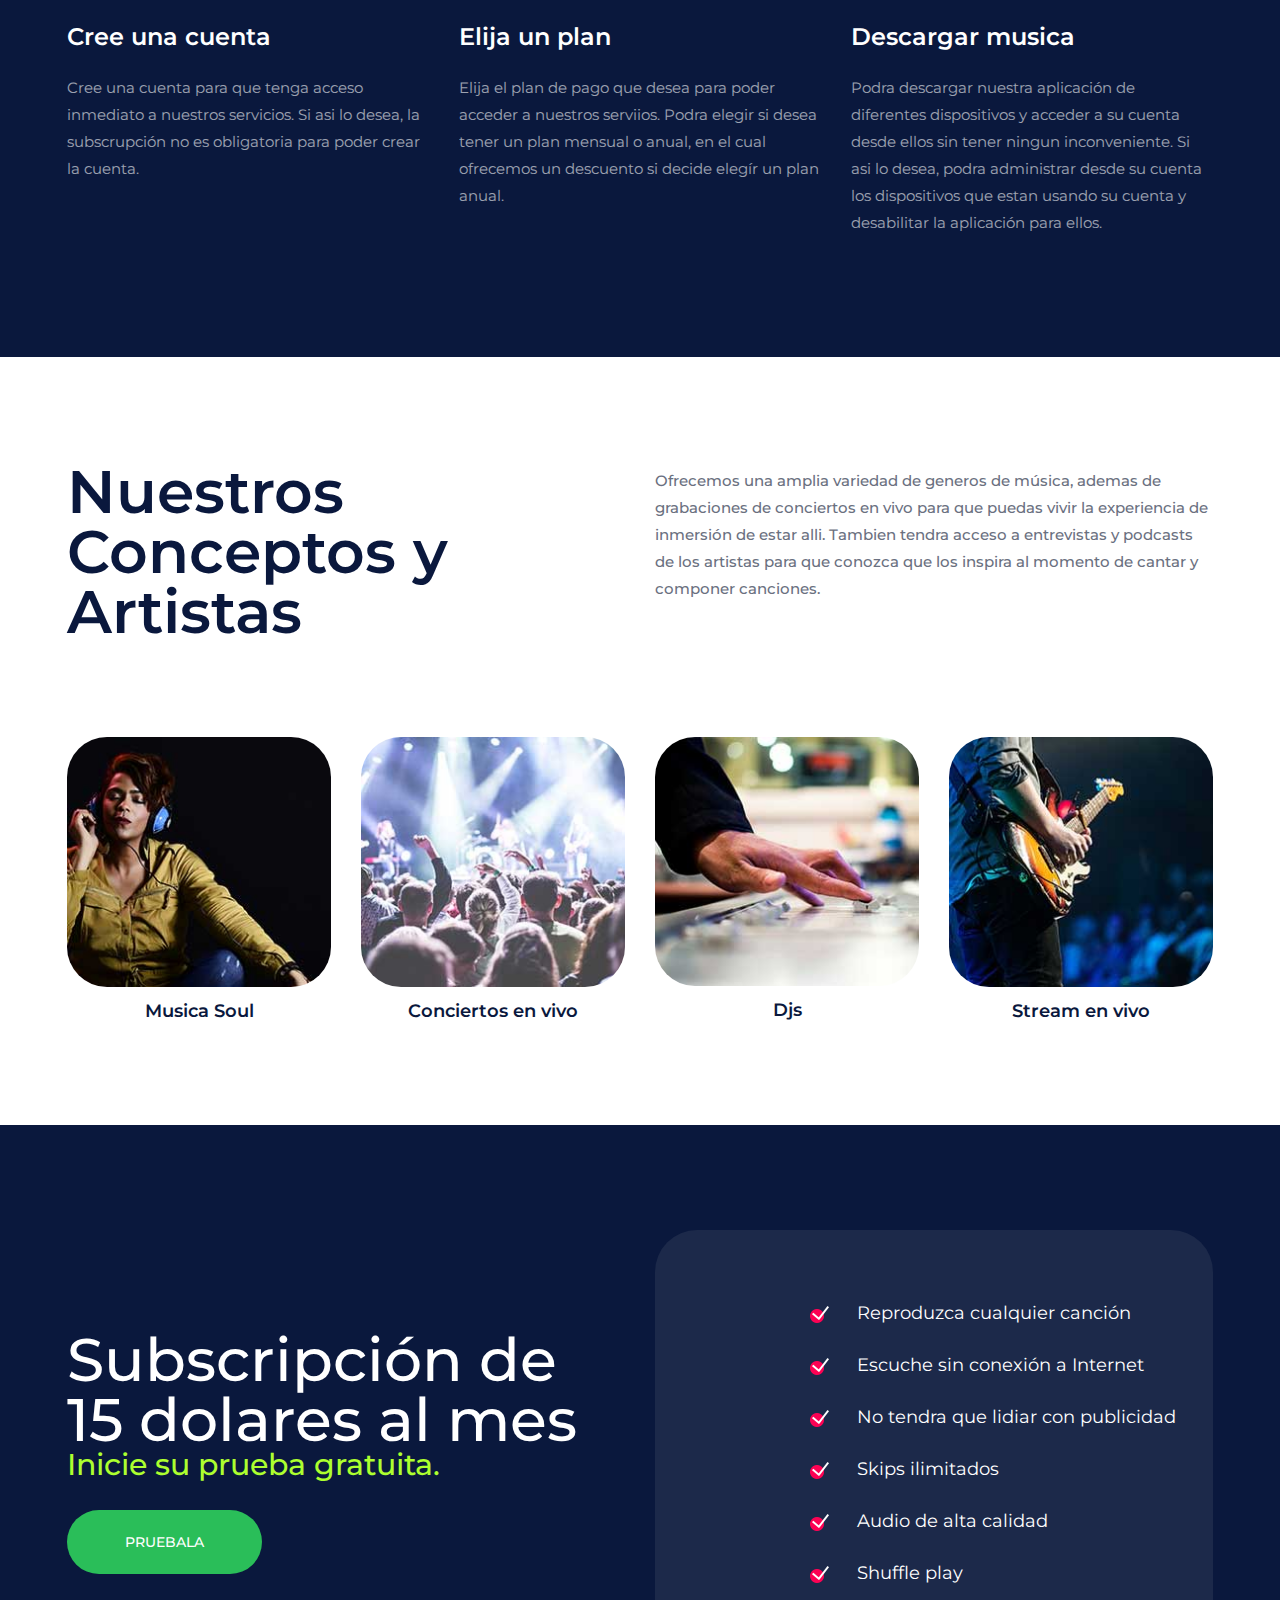
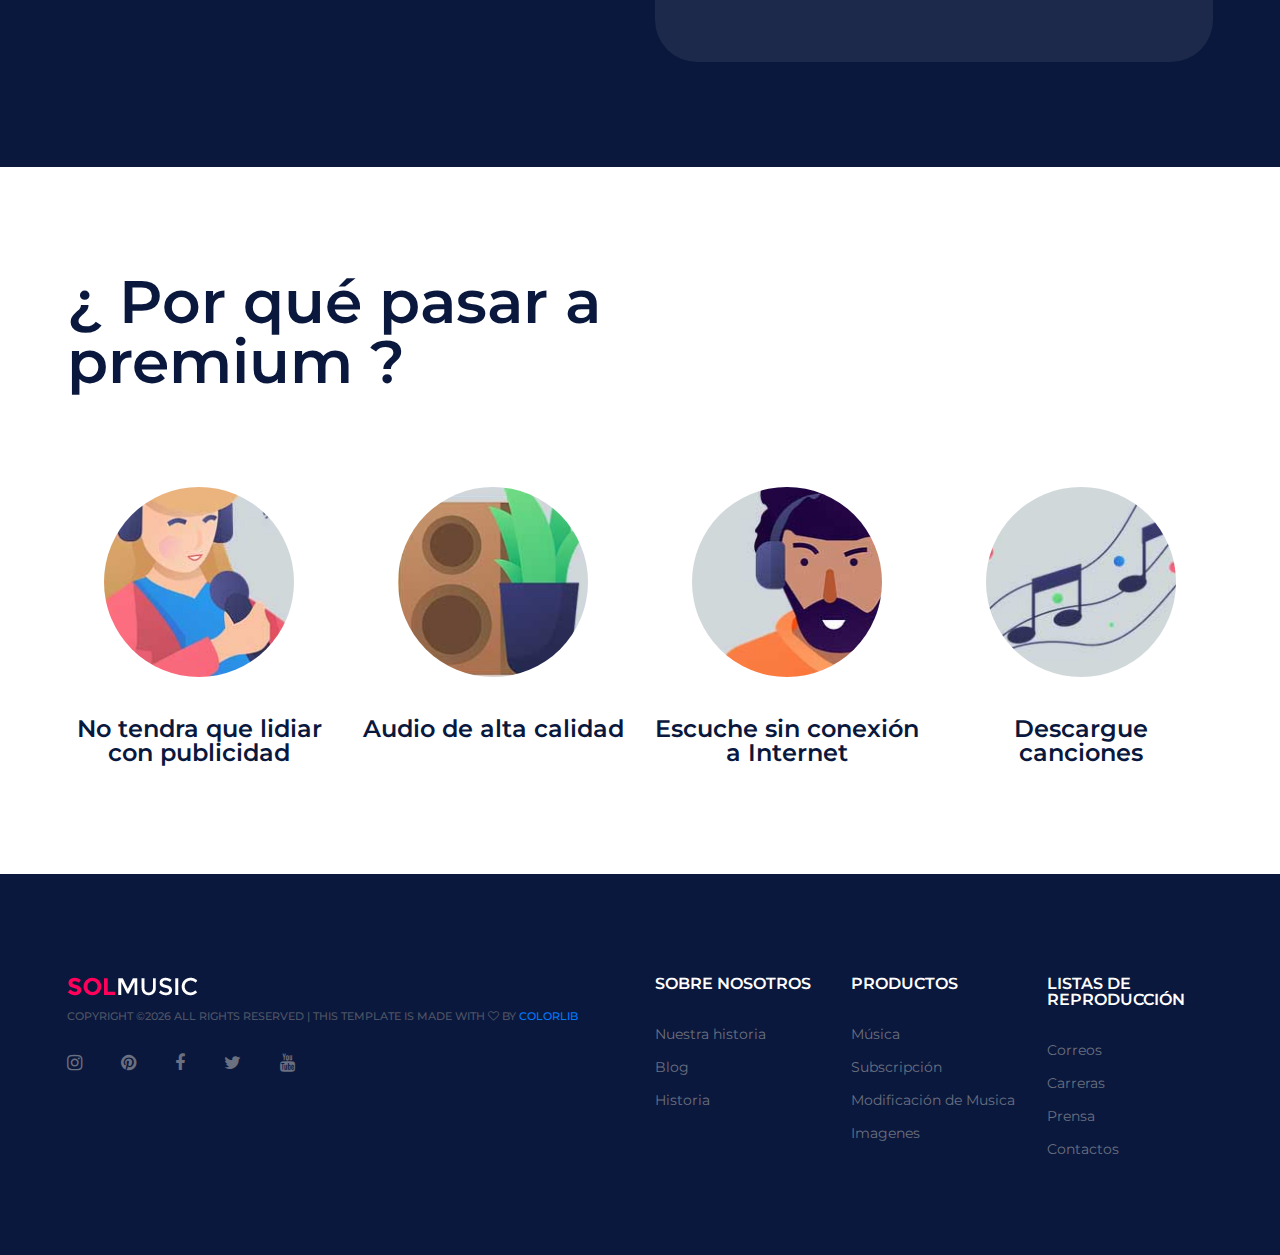
==== commit 19f123e9: "Ajustes de texto en todo el sitio web" ====
--- a/index.html
+++ b/index.html
@@ -45,11 +45,7 @@
 			<span>|</span>
 			<div class="user-panel">
 				<a href="" class="login">Login</a>
-<<<<<<< HEAD
 				<a href="" class="register">Crea una cuenta</a>
-=======
-				<a href="" class="register">Cree una cuenta</a>
->>>>>>> feature_tarea_3
 			</div> 
 		</div>
 		<ul class="main-menu">
@@ -65,7 +61,7 @@
 				</ul>
 			</li>
 			<li><a href="blog.html">Noticias</a></li>
-			<li><a href="contact.html">Contactos</a></li>
+			<li><a href="contact.html">Contacto</a></li>
 		</ul>
 	</header>
 	<!-- Header section end -->
@@ -78,17 +74,10 @@
 					<div class="row">
 						<div class="col-lg-6">
 							<div class="hs-text">
-<<<<<<< HEAD
 								<h2><span>Musica</span> para todos.</h2>
 								<p>¿ Quieres escuchar de que te hablo ? Puedes usar nuestra versión de prueba, y experimentar la mejor calidad del sonido para que disfrutes tus mejores canciones. </p>
 								<a href="#" class="site-btn">Descargar ahora</a>
 								<a href="#" class="site-btn sb-c2">Prueba la versión free</a>
-=======
-								<h2><span>Music</span> for everyone.</h2>
-								<p> Descargue ahora la versión completa pagando una subscripción mensual, o pruebe nuestors servios con una versión de prueba de 30 días apartir de su descarga. </p>
-								<a href="#" class="site-btn">Descargue ahora</a>
-								<a href="#" class="site-btn sb-c2">Versión de prueba</a>
->>>>>>> feature_tarea_3
 							</div>
 						</div>
 						<div class="col-lg-6">
@@ -104,17 +93,10 @@
 					<div class="row">
 						<div class="col-lg-6">
 							<div class="hs-text">
-<<<<<<< HEAD
 								<h2><span>Escucha </span> nueva musica.</h2>
 								<p>Tenemos las mejor experiencia en streaming de musica para tí. La mejor calidad en sonido que te llevará a otro nivel.  </p>
 								<a href="#" class="site-btn">Descargar ahora</a>
 								<a href="#" class="site-btn sb-c2">Prueba la versión free</a>
-=======
-								<h2><span>Listen </span> to new music.</h2>
-								<p>Descargue ahora la versión completa pagando una subscripción mensual, o pruebe nuestors servios con una versión de prueba de 30 días apartir de su descarga. </p>
-								<a href="#" class="site-btn">Descargue ahora</a>
-								<a href="#" class="site-btn sb-c2">Versión de prueba</a>
->>>>>>> feature_tarea_3
 							</div>
 						</div>
 						<div class="col-lg-6">
@@ -135,11 +117,7 @@
 			<div class="row">
 				<div class="col-lg-6">
 					<div class="section-title">
-<<<<<<< HEAD
-						<h2>Acceso ilimitado a más de 100K tracks</h2>
-=======
-						<h2>Acceso ilimitado a mas de 100K canciones.</h2>
->>>>>>> feature_tarea_3
+						<h2>Acceso ilimitado a más de 100K canciones</h2>
 					</div>
 				</div>
 				<div class="col-lg-6">
@@ -181,7 +159,7 @@
 						<div class="hi-icon">
 							<img src="img/icons/smartphone.png" alt="">
 						</div>
-						<h4>Download Music</h4>
+						<h4>Descargar musica</h4>
 						<p> Podra descargar nuestra aplicación de diferentes dispositivos y acceder a su cuenta desde ellos sin tener ningun inconveniente. Si asi lo desea, podra administrar desde su cuenta los dispositivos que estan usando su cuenta y desabilitar la aplicación para ellos. </p>
 					</div>
 				</div>
@@ -200,32 +178,32 @@
 					</div>
 				</div>
 				<div class="col-lg-6">
-					<p>Ofrecemos una amplia variedad de generos de musica, ademas de grabaciones de conciertos en vivo para que puedas vivir la experiencia de inmersión de estar alli. Tambien tendra acceso a entrevistas y podcasts de los artistas para que sepa que los inspira y piensan al momento de cantar y componer canciones.</p>
+					<p>Ofrecemos una amplia variedad de generos de música, ademas de grabaciones de conciertos en vivo para que puedas vivir la experiencia de inmersión de estar alli. Tambien tendra acceso a entrevistas y podcasts de los artistas para que conozca que los inspira al momento de cantar y componer canciones.</p>
 				</div>
 			</div>
 			<div class="row">
 				<div class="col-lg-3 col-sm-6">
 					<div class="concept-item">
 						<img src="img/concept/1.jpg" alt="">
-						<h5>Soul Music</h5>
+						<h5>Musica Soul</h5>
 					</div>
 				</div>
 				<div class="col-lg-3 col-sm-6">
 					<div class="concept-item">
 						<img src="img/concept/2.jpg" alt="">
-						<h5>Live Concerts</h5>
+						<h5>Conciertos en vivo</h5>
 					</div>
 				</div>
 				<div class="col-lg-3 col-sm-6">
 					<div class="concept-item">
 						<img src="img/concept/3.jpg" alt="">
-						<h5>Dj Sets</h5>
+						<h5>Djs</h5>
 					</div>
 				</div>
 				<div class="col-lg-3 col-sm-6">
 					<div class="concept-item">
 						<img src="img/concept/4.jpg" alt="">
-						<h5>Live Streems</h5>
+						<h5>Stream en vivo</h5>
 					</div>
 				</div>
 			</div>
@@ -242,14 +220,14 @@
 						<h2>Subscripción de 15 dolares al mes</h2>
 						<h3>Inicie su prueba gratuita.</h3>
 
-						<a href="#" class="site-btn">Try it now</a>
+						<a href="#" class="site-btn">Pruebala</a>
 					</div>
 				</div>
 				<div class="col-lg-6">
 					<ul class="sub-list">
-						<li><img src="img/icons/check-icon.png" alt="">Reprodusca cualquir canción</li>
+						<li><img src="img/icons/check-icon.png" alt="">Reproduzca cualquier canción</li>
 						<li><img src="img/icons/check-icon.png" alt="">Escuche sin conexión a Internet</li>
-						<li><img src="img/icons/check-icon.png" alt="">No tendra que lidiar con ads</li>
+						<li><img src="img/icons/check-icon.png" alt="">No tendra que lidiar con publicidad</li>
 						<li><img src="img/icons/check-icon.png" alt="">Skips ilimitados</li>
 						<li><img src="img/icons/check-icon.png" alt="">Audio de alta calidad</li>
 						<li><img src="img/icons/check-icon.png" alt="">Shuffle play</li>
@@ -266,7 +244,7 @@
 			<div class="row">
 				<div class="col-lg-6">
 					<div class="section-title">
-						<h2>Porque pasar a premium</h2>
+						<h2>¿ Por qué pasar a premium ?</h2>
 					</div>
 				</div>
 				<div class="col-lg-6">
@@ -277,7 +255,7 @@
 				<div class="col-lg-3 col-sm-6">
 					<div class="premium-item">
 						<img src="img/premium/1.jpg" alt="">
-						<h4>No tendra que lidiar con ads </h4>
+						<h4>No tendra que lidiar con publicidad </h4>
 						<p></p>
 					</div>
 				</div>
@@ -327,8 +305,8 @@
 							<div class="footer-widget">
 								<h2>Productos</h2>
 								<ul>
-									<li><a href="">Musica</a></li>
-									<li><a href="">Subscrición</a></li>
+									<li><a href="">Música</a></li>
+									<li><a href="">Subscripción</a></li>
 									<li><a href="">Modificación de Musica</a></li>
 									<li><a href="">Imagenes</a></li>
 								</ul>
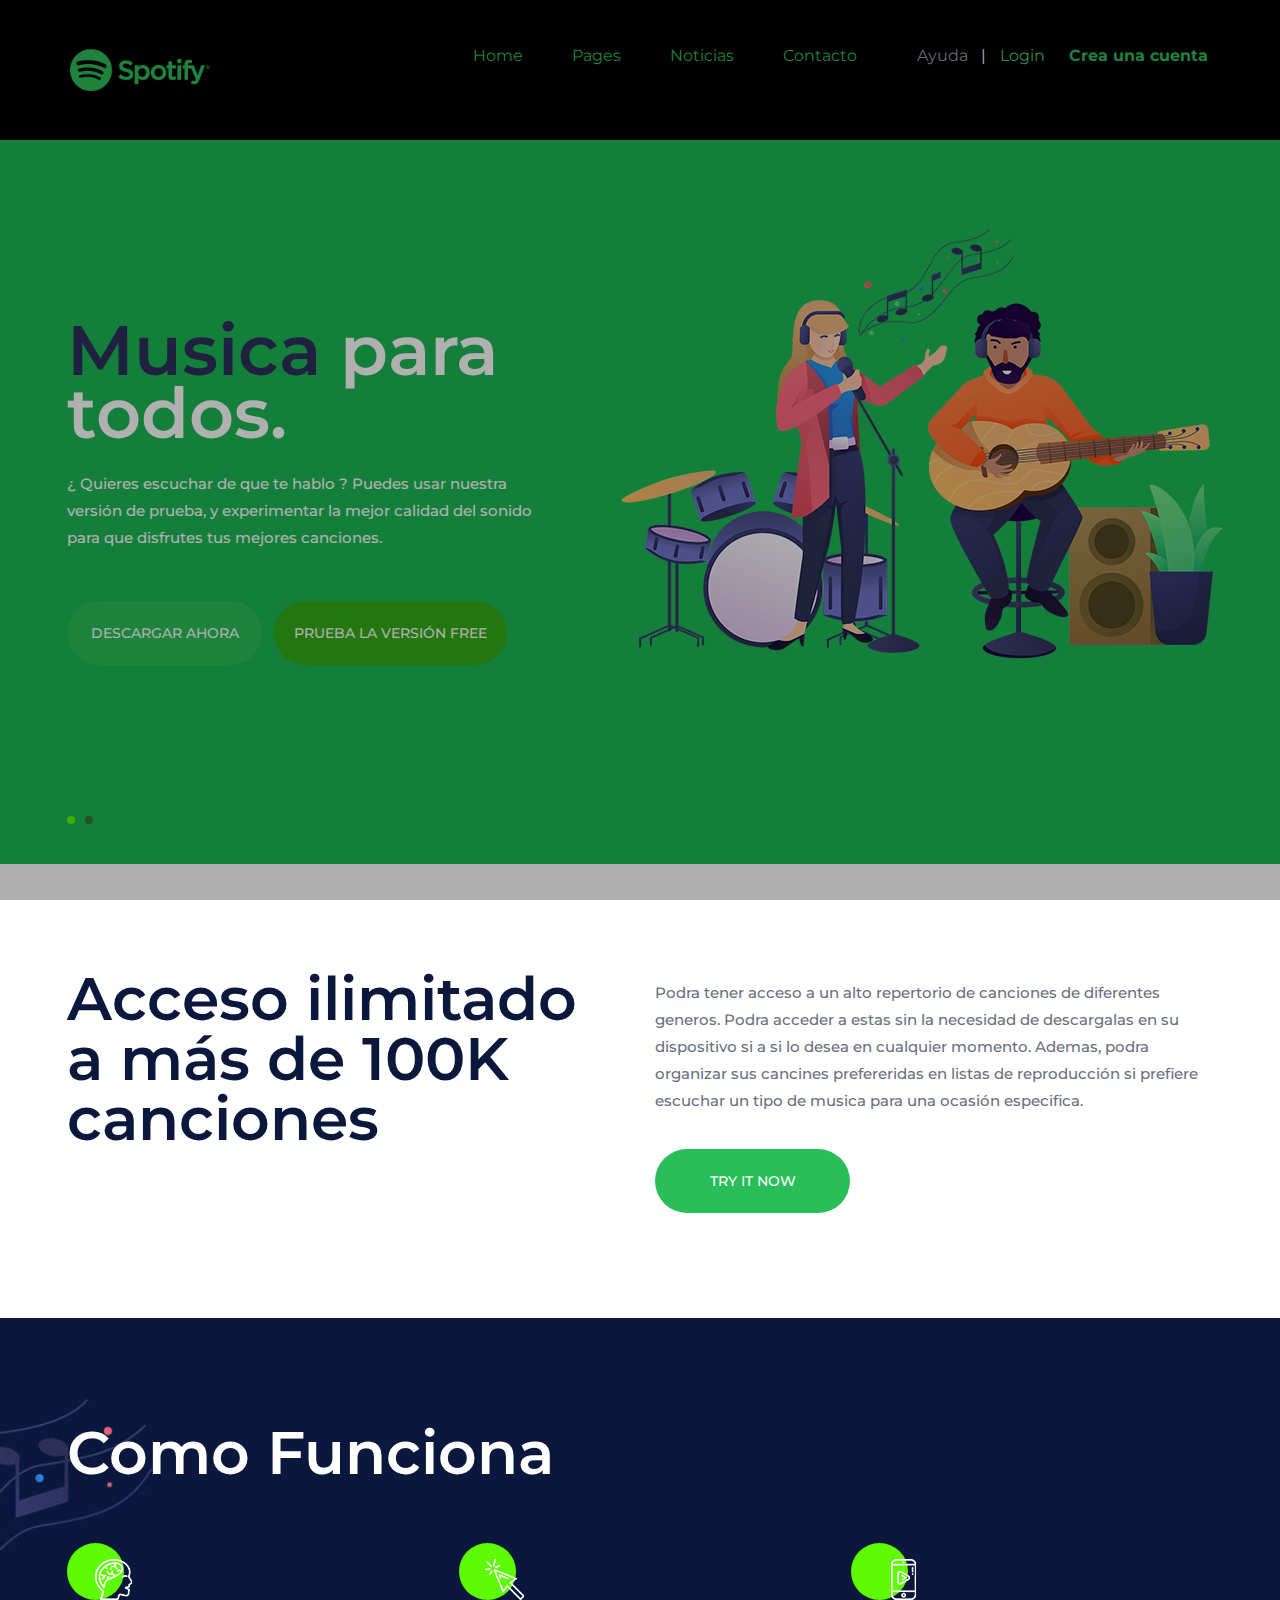
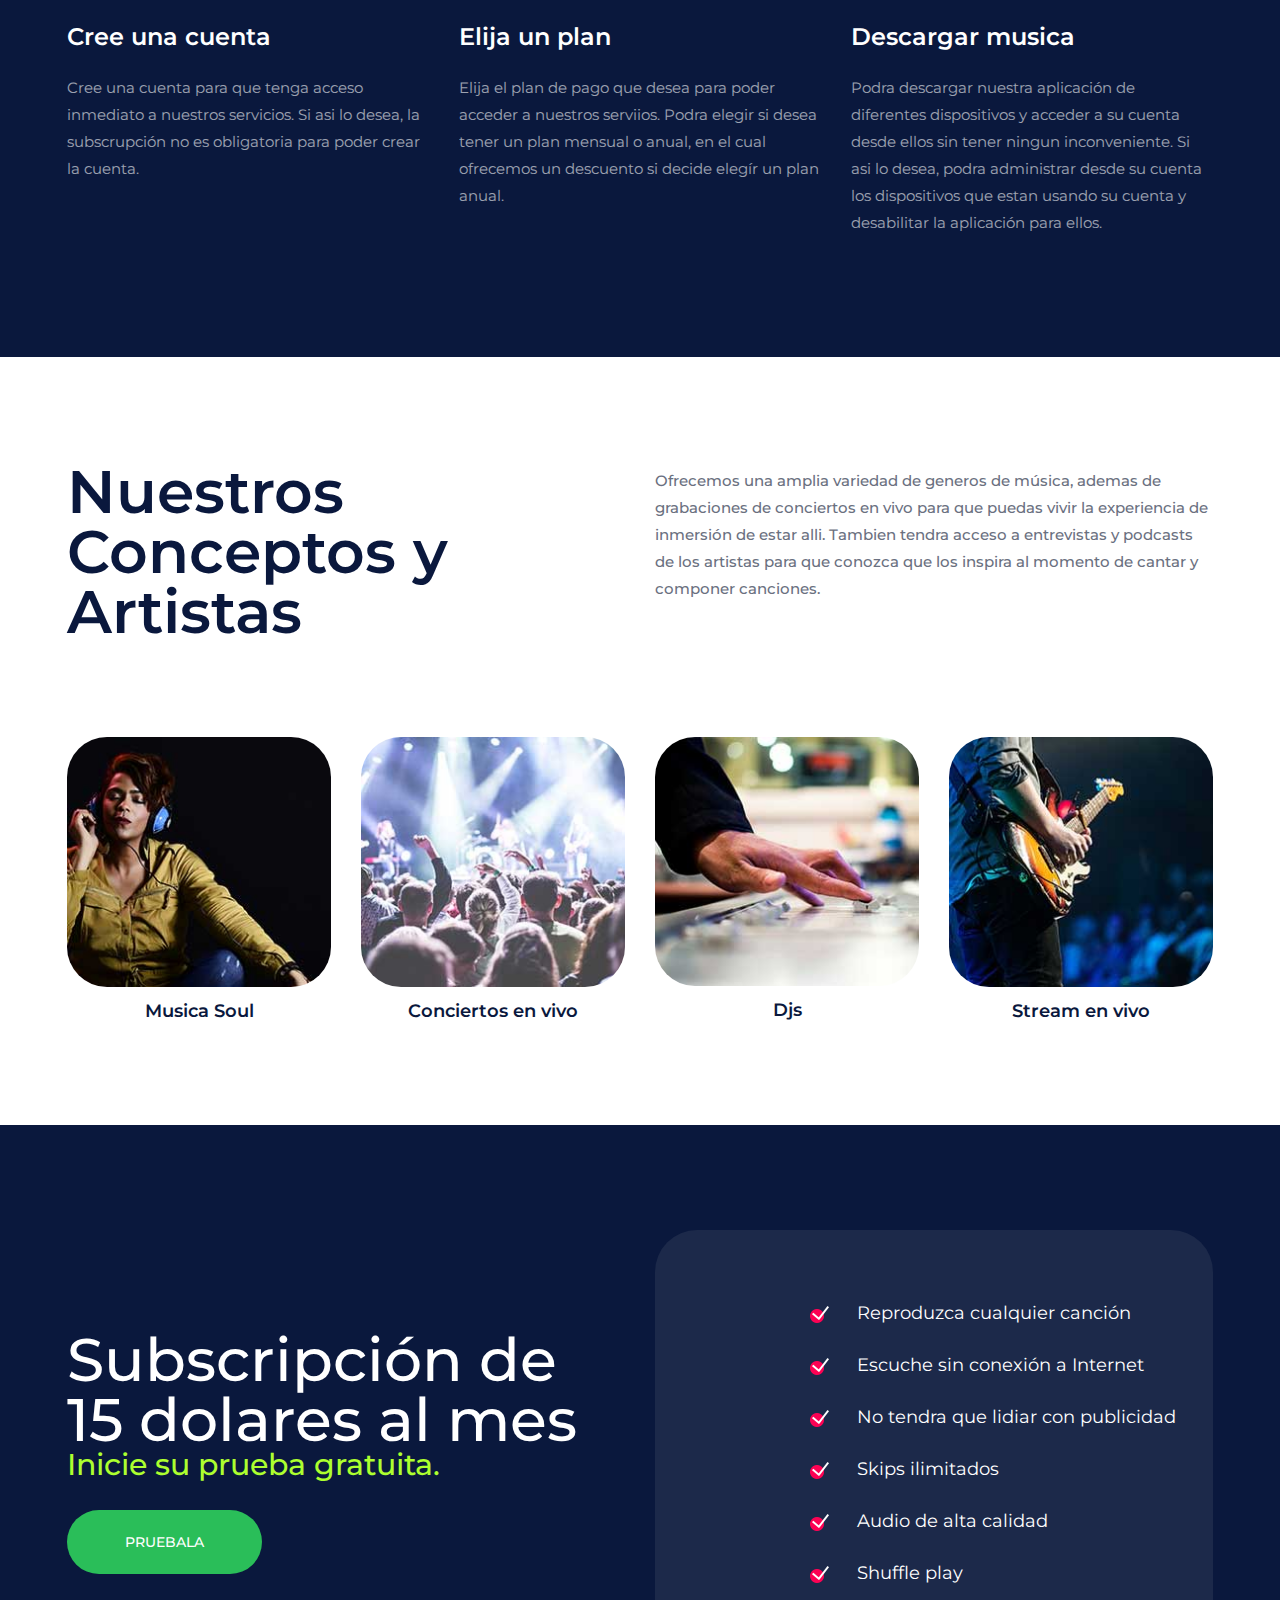
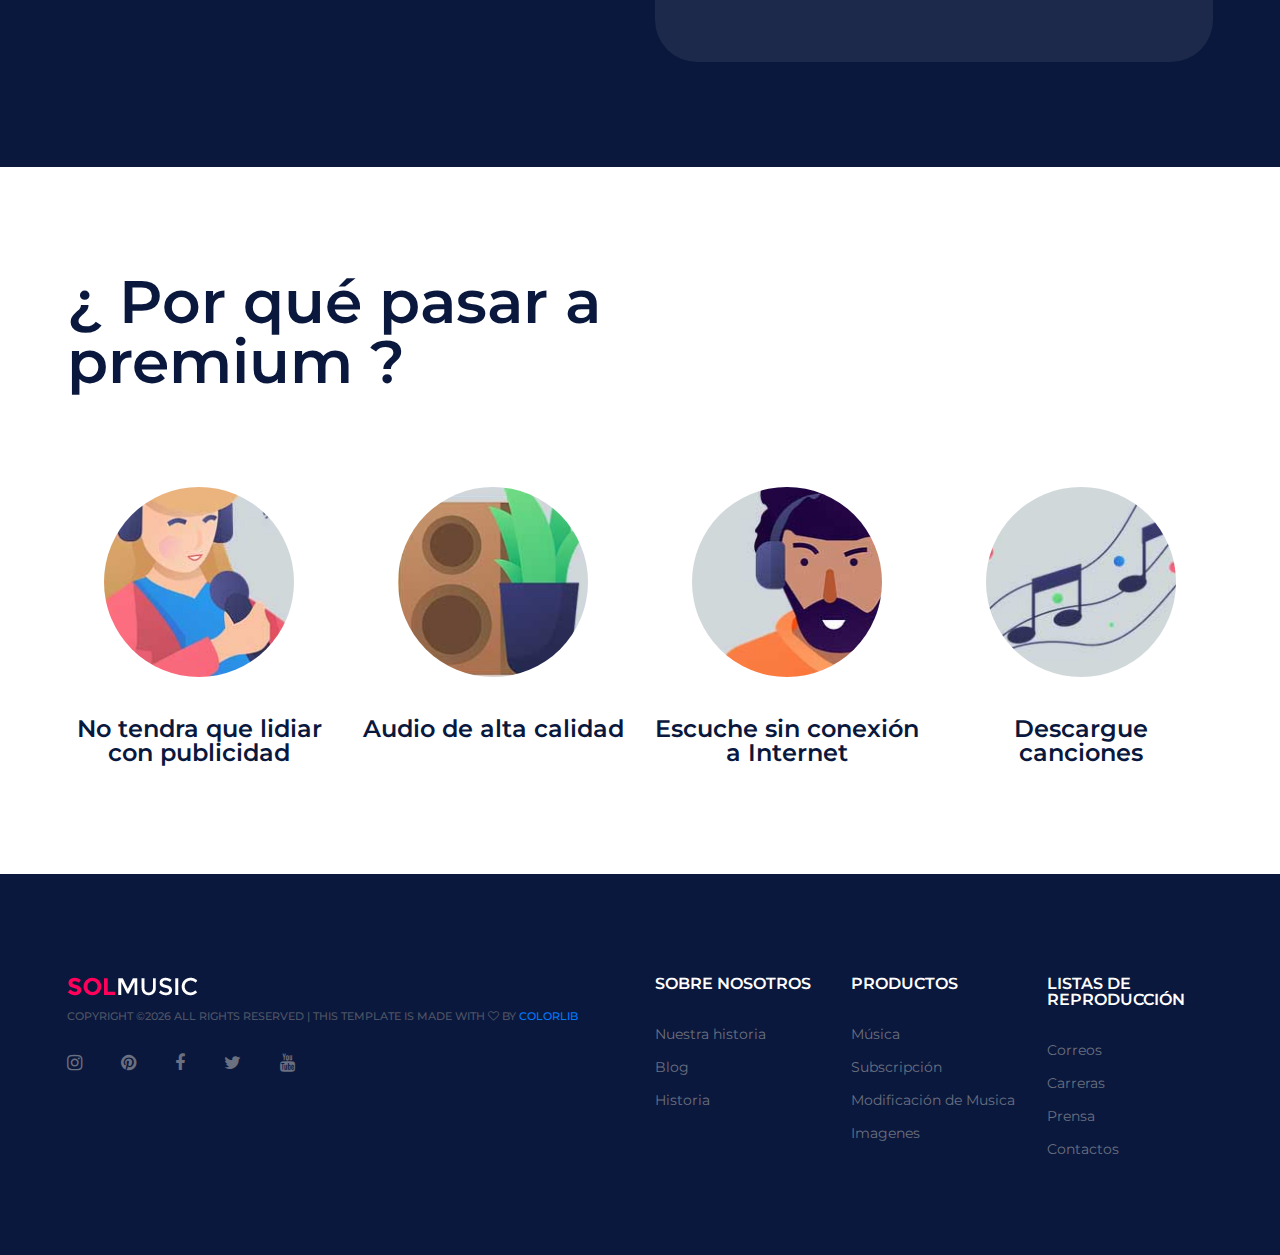
==== commit d5725a0a: "Mergeando feature_tarea_4" ====
--- a/index.html
+++ b/index.html
@@ -50,8 +50,7 @@
 		</div>
 		<ul class="main-menu">
 			<li><a href="index.html">Home</a></li>
-			<li><a href="#">About</a></li>
-			<li><a href="#">Playlist</a>
+			<li><a href="#">Pages</a>
 				<ul class="sub-menu">
 					<li><a href="category.html">Category</a></li>
 					<li><a href="playlist.html">Playlist</a></li>
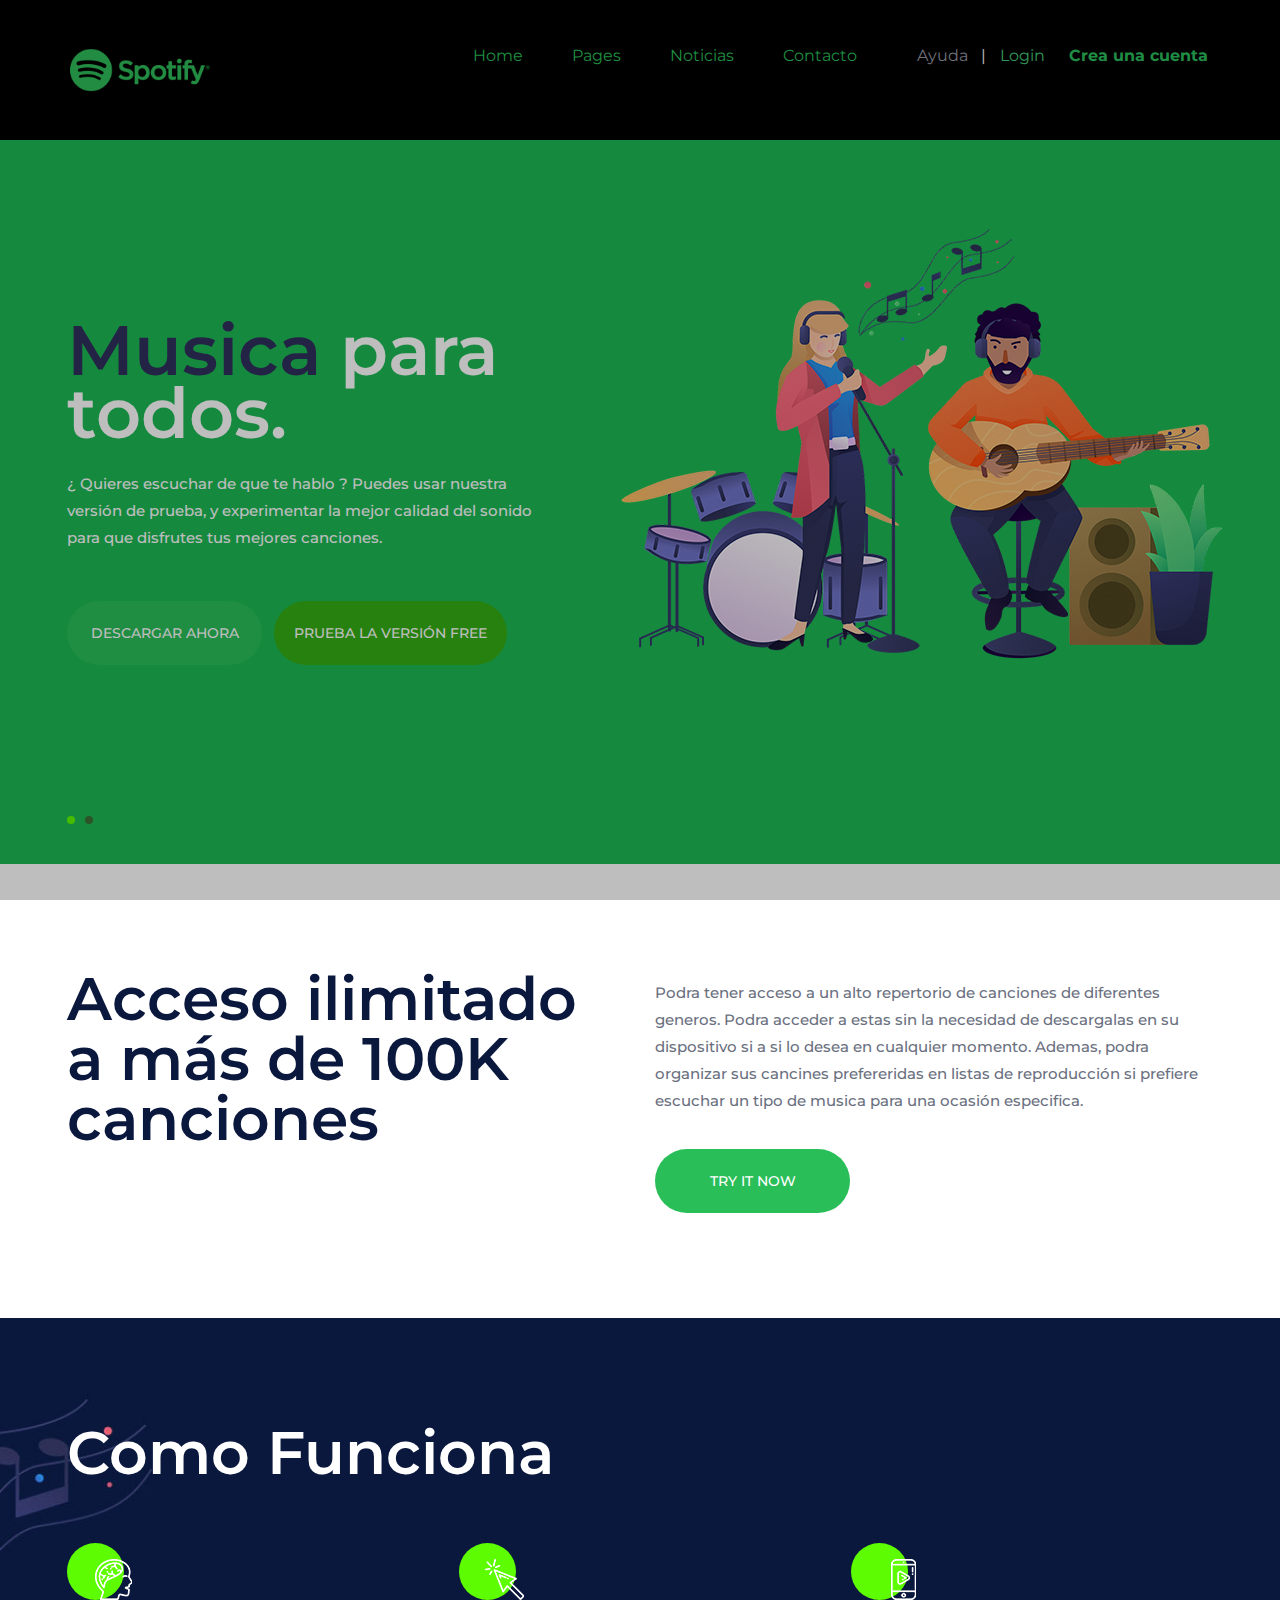
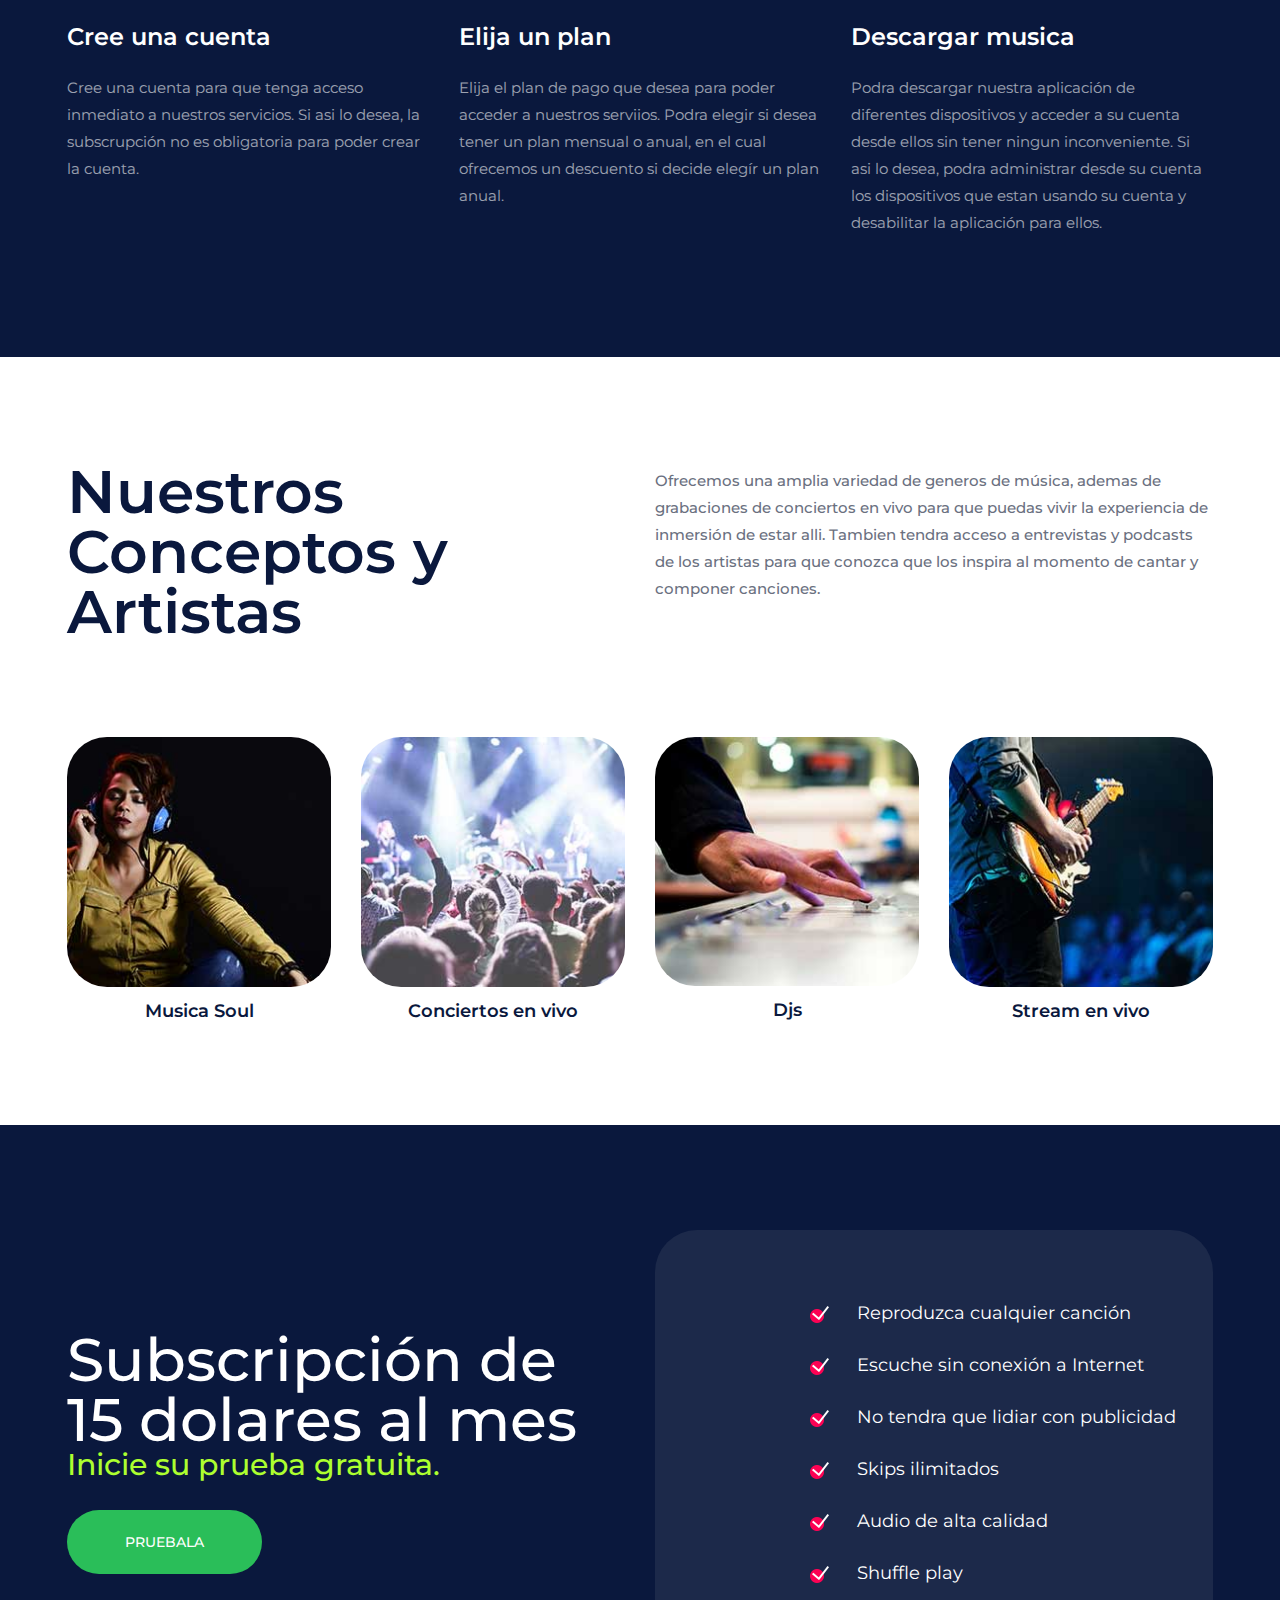
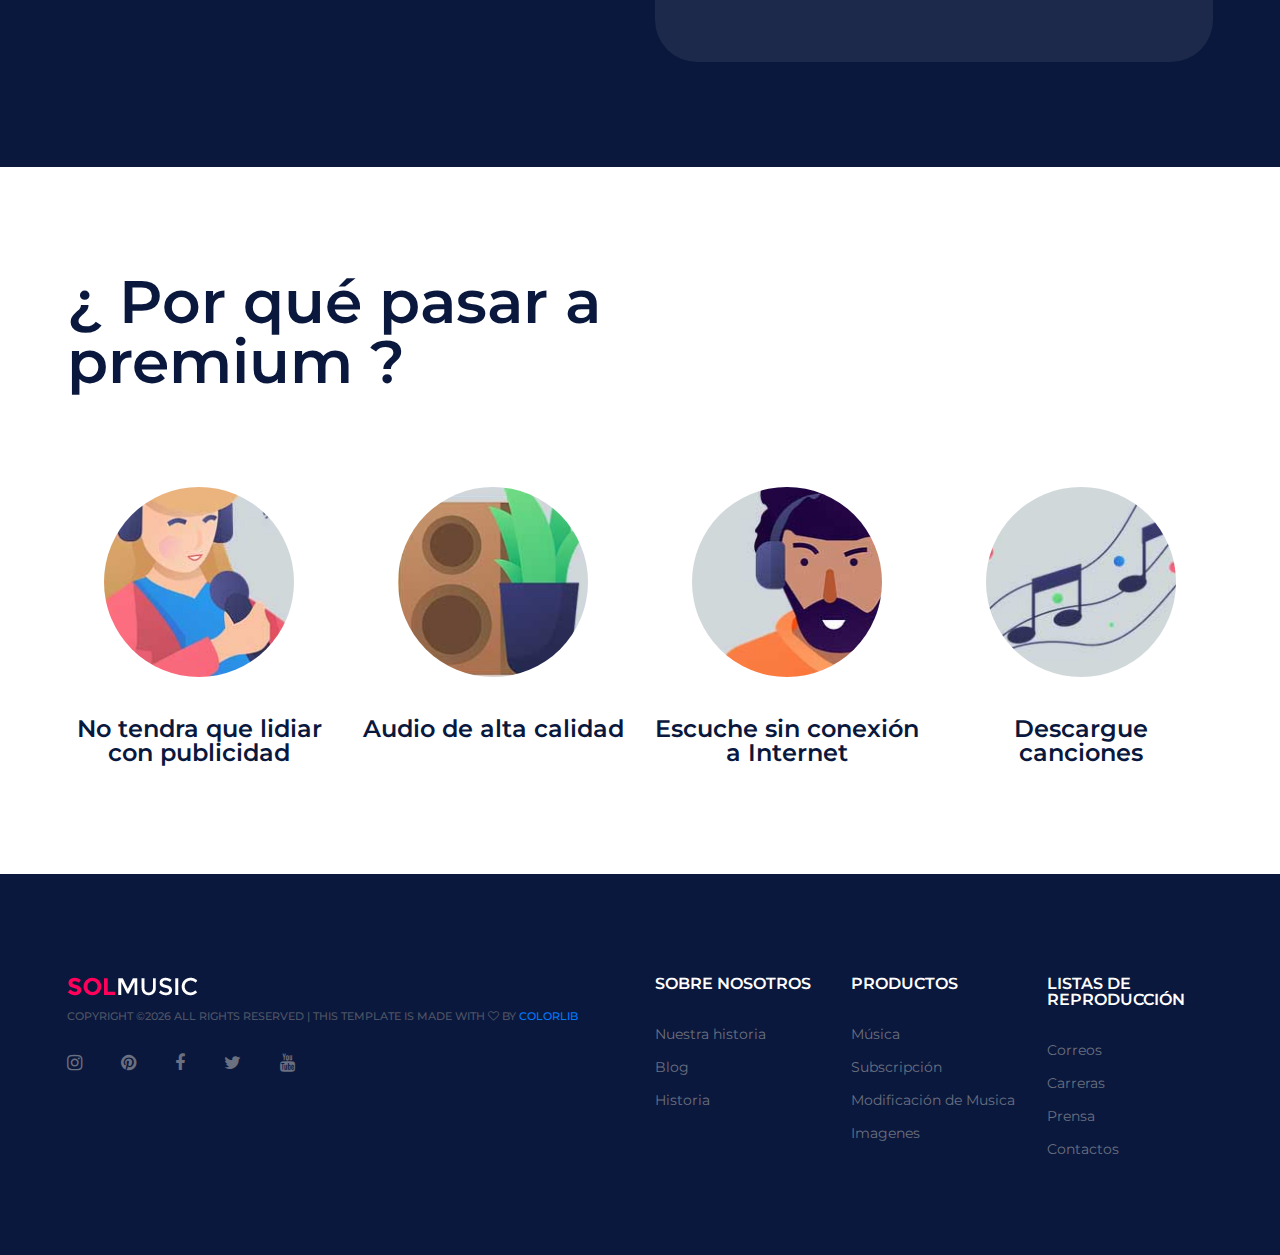
==== commit 199aac0d: "Ultimas funcionalidades para landing page" ====
--- a/index.html
+++ b/index.html
@@ -1,5 +1,5 @@
 <!DOCTYPE html>
-<html lang="zxx">
+<html lang="es">
 <head>
 	<title>Spotify</title>
 	<meta charset="UTF-8">
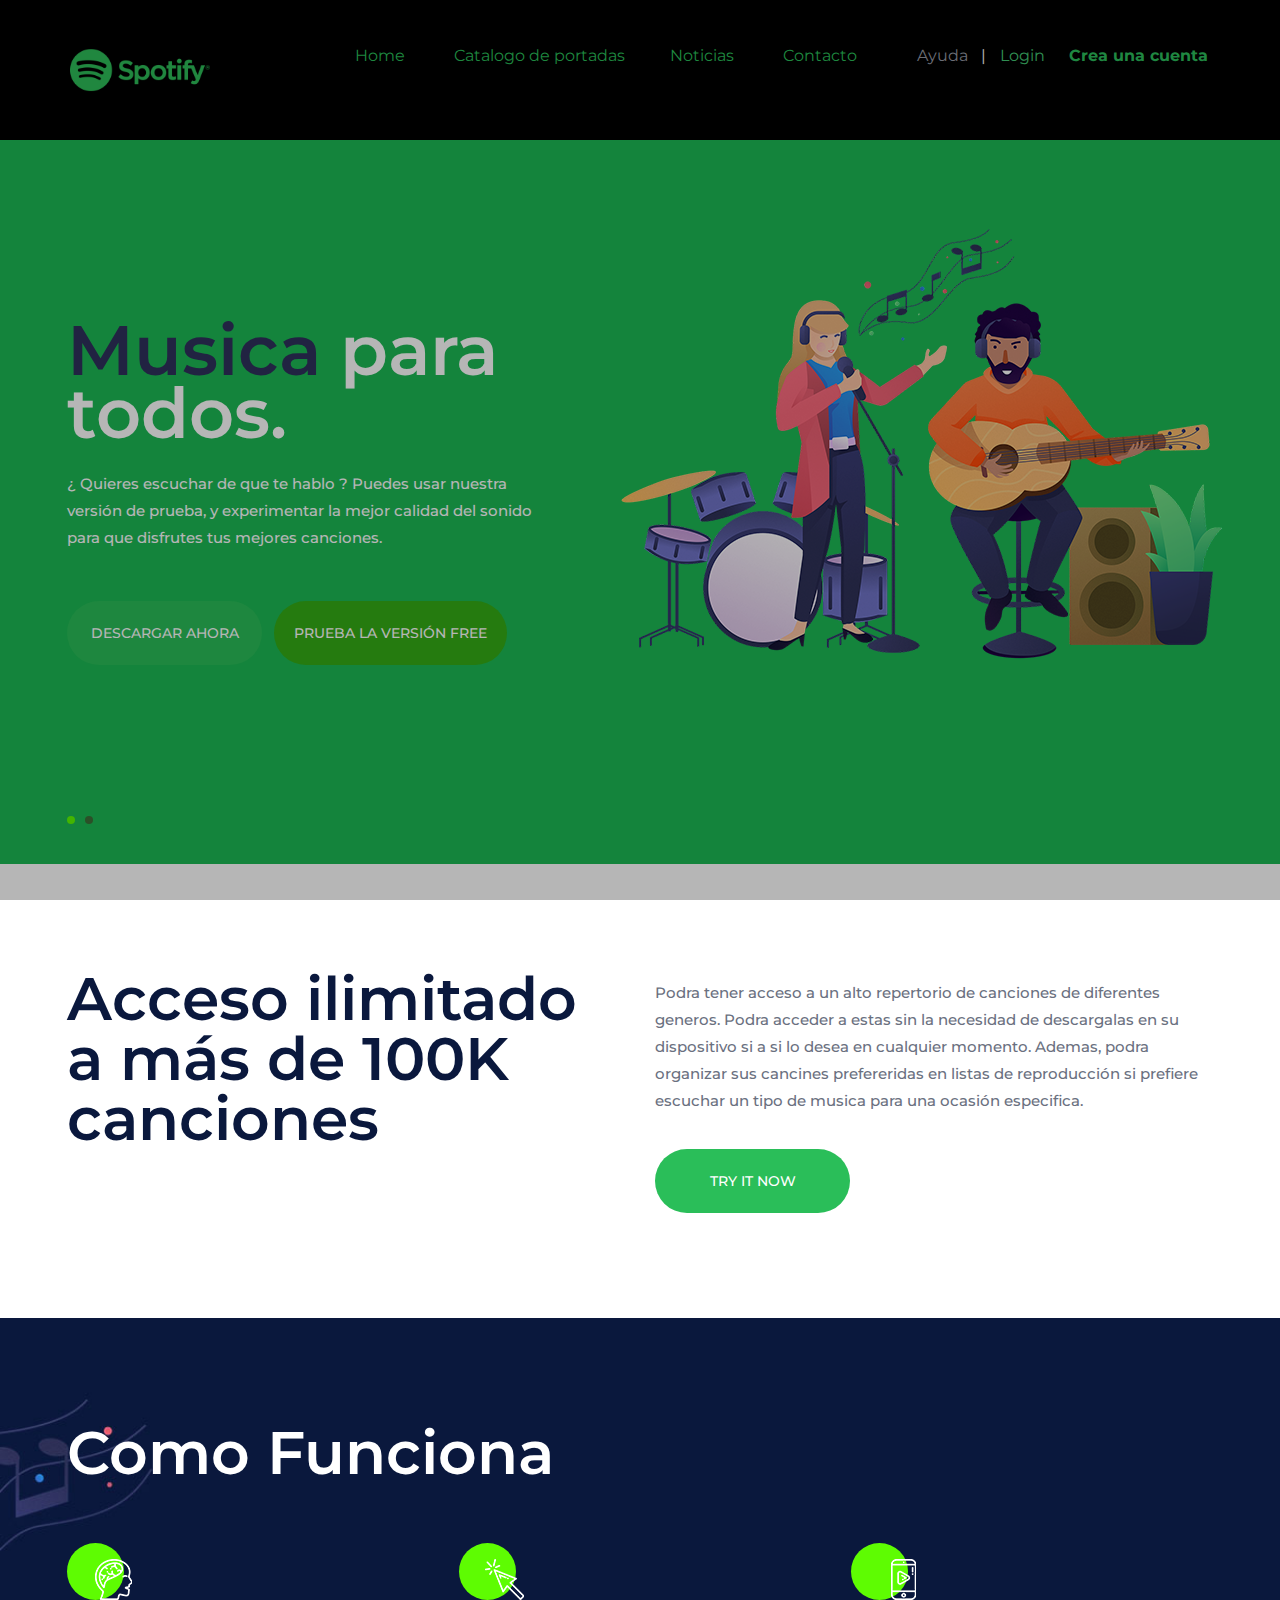
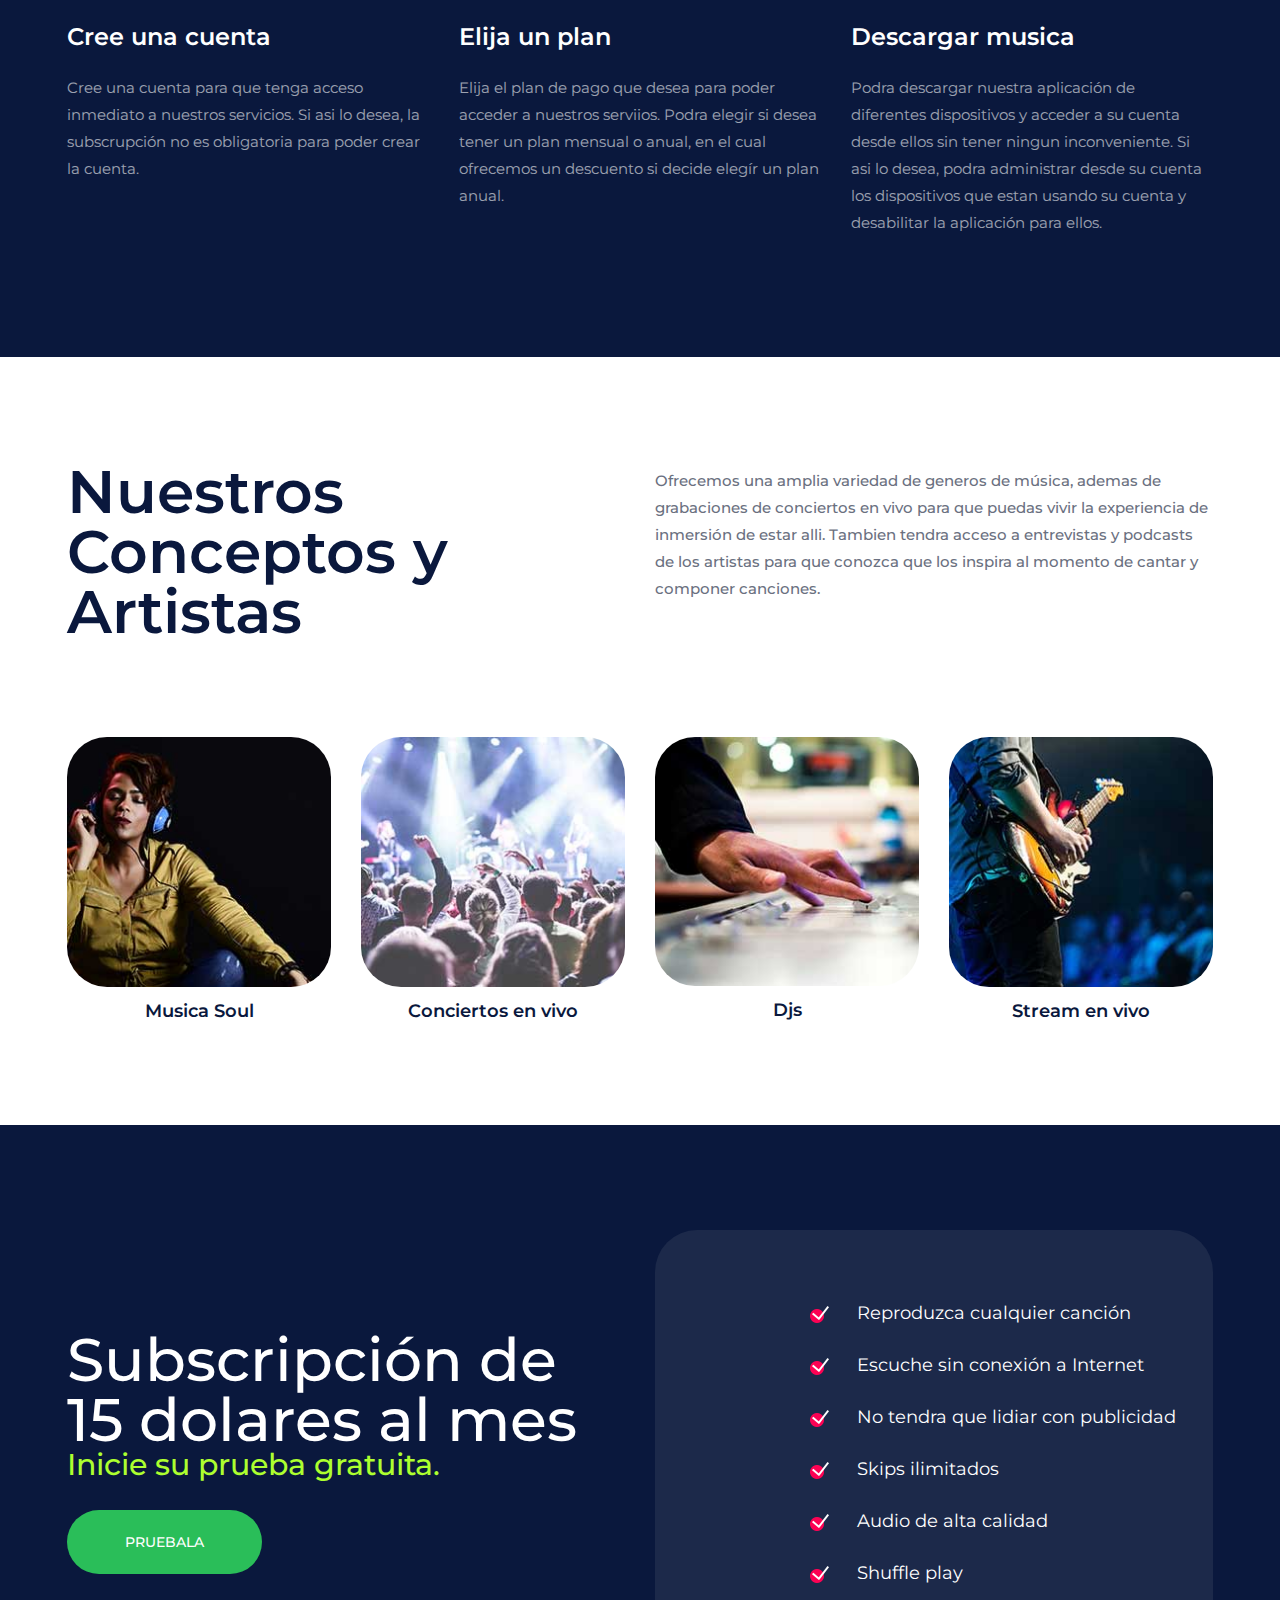
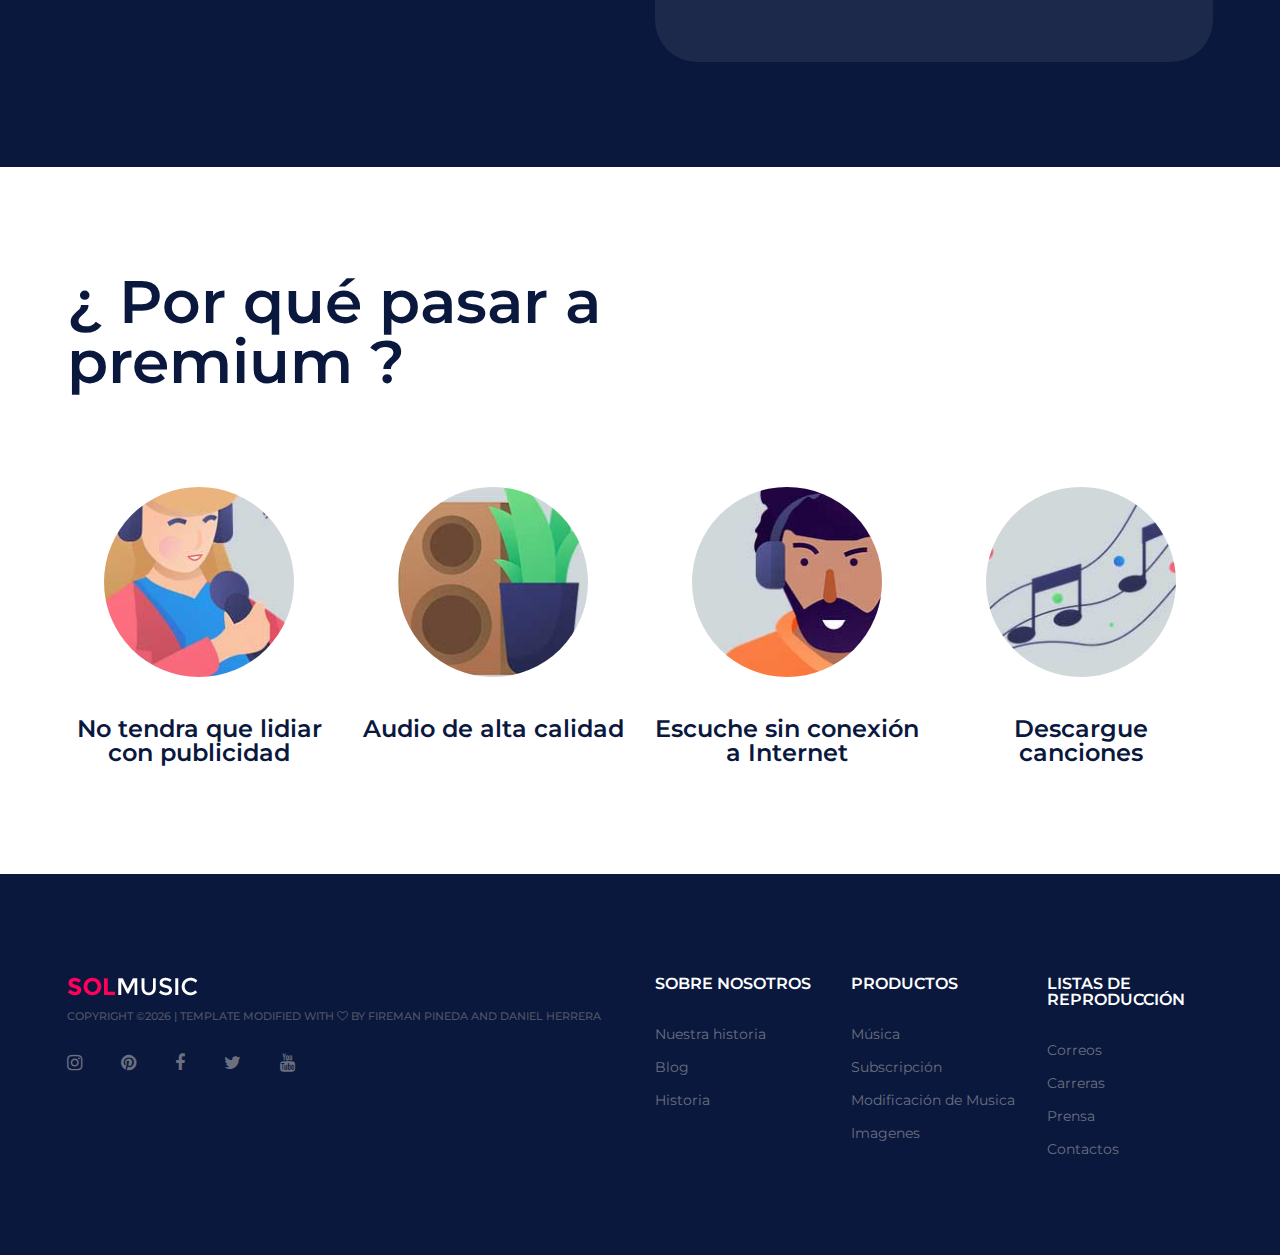
==== commit 87a1e271: "organizacion final del navbar landing page spotify" ====
--- a/index.html
+++ b/index.html
@@ -50,15 +50,7 @@
 		</div>
 		<ul class="main-menu">
 			<li><a href="index.html">Home</a></li>
-			<li><a href="#">Pages</a>
-				<ul class="sub-menu">
-					<li><a href="category.html">Category</a></li>
-					<li><a href="playlist.html">Playlist</a></li>
-					<li><a href="artist.html">Artist</a></li>
-					<li><a href="blog.html">Blog</a></li>
-					<li><a href="contact.html">Contact</a></li>
-				</ul>
-			</li>
+			<li><a href="playlist.html">Catalogo de portadas</a>
 			<li><a href="blog.html">Noticias</a></li>
 			<li><a href="contact.html">Contacto</a></li>
 		</ul>
@@ -327,7 +319,7 @@
 				<div class="col-xl-6 col-lg-5 order-lg-1">
 					<img src="img/logo.png" alt="">
 					<div class="copyright"><!-- Link back to Colorlib can't be removed. Template is licensed under CC BY 3.0. -->
-Copyright &copy;<script>document.write(new Date().getFullYear());</script> All rights reserved | This template is made with <i class="fa fa-heart-o" aria-hidden="true"></i> by <a href="https://colorlib.com" target="_blank">Colorlib</a>
+Copyright &copy;<script>document.write(new Date().getFullYear());</script> | Template modified with  <i class="fa fa-heart-o" aria-hidden="true"></i> by Fireman Pineda and Daniel Herrera
 <!-- Link back to Colorlib can't be removed. Template is licensed under CC BY 3.0. --></div>
 					<div class="social-links">
 						<a href=""><i class="fa fa-instagram"></i></a>
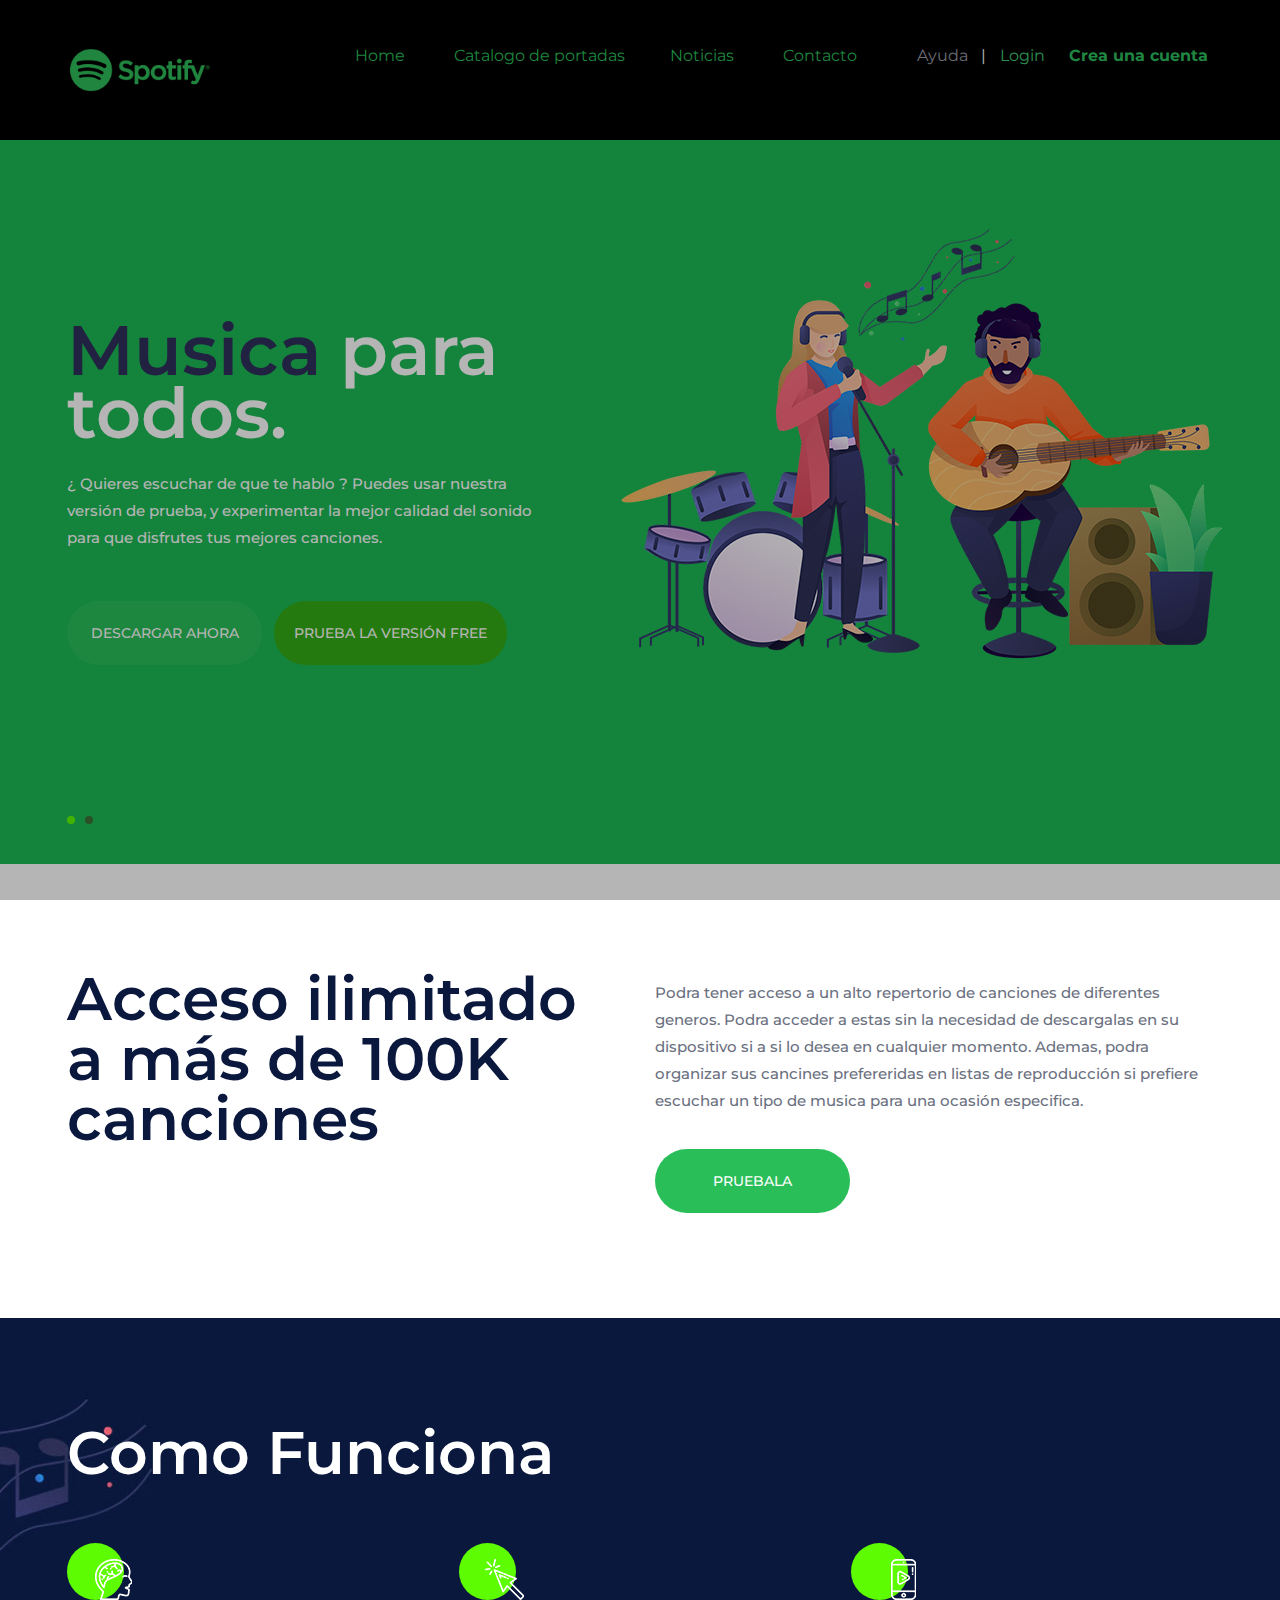
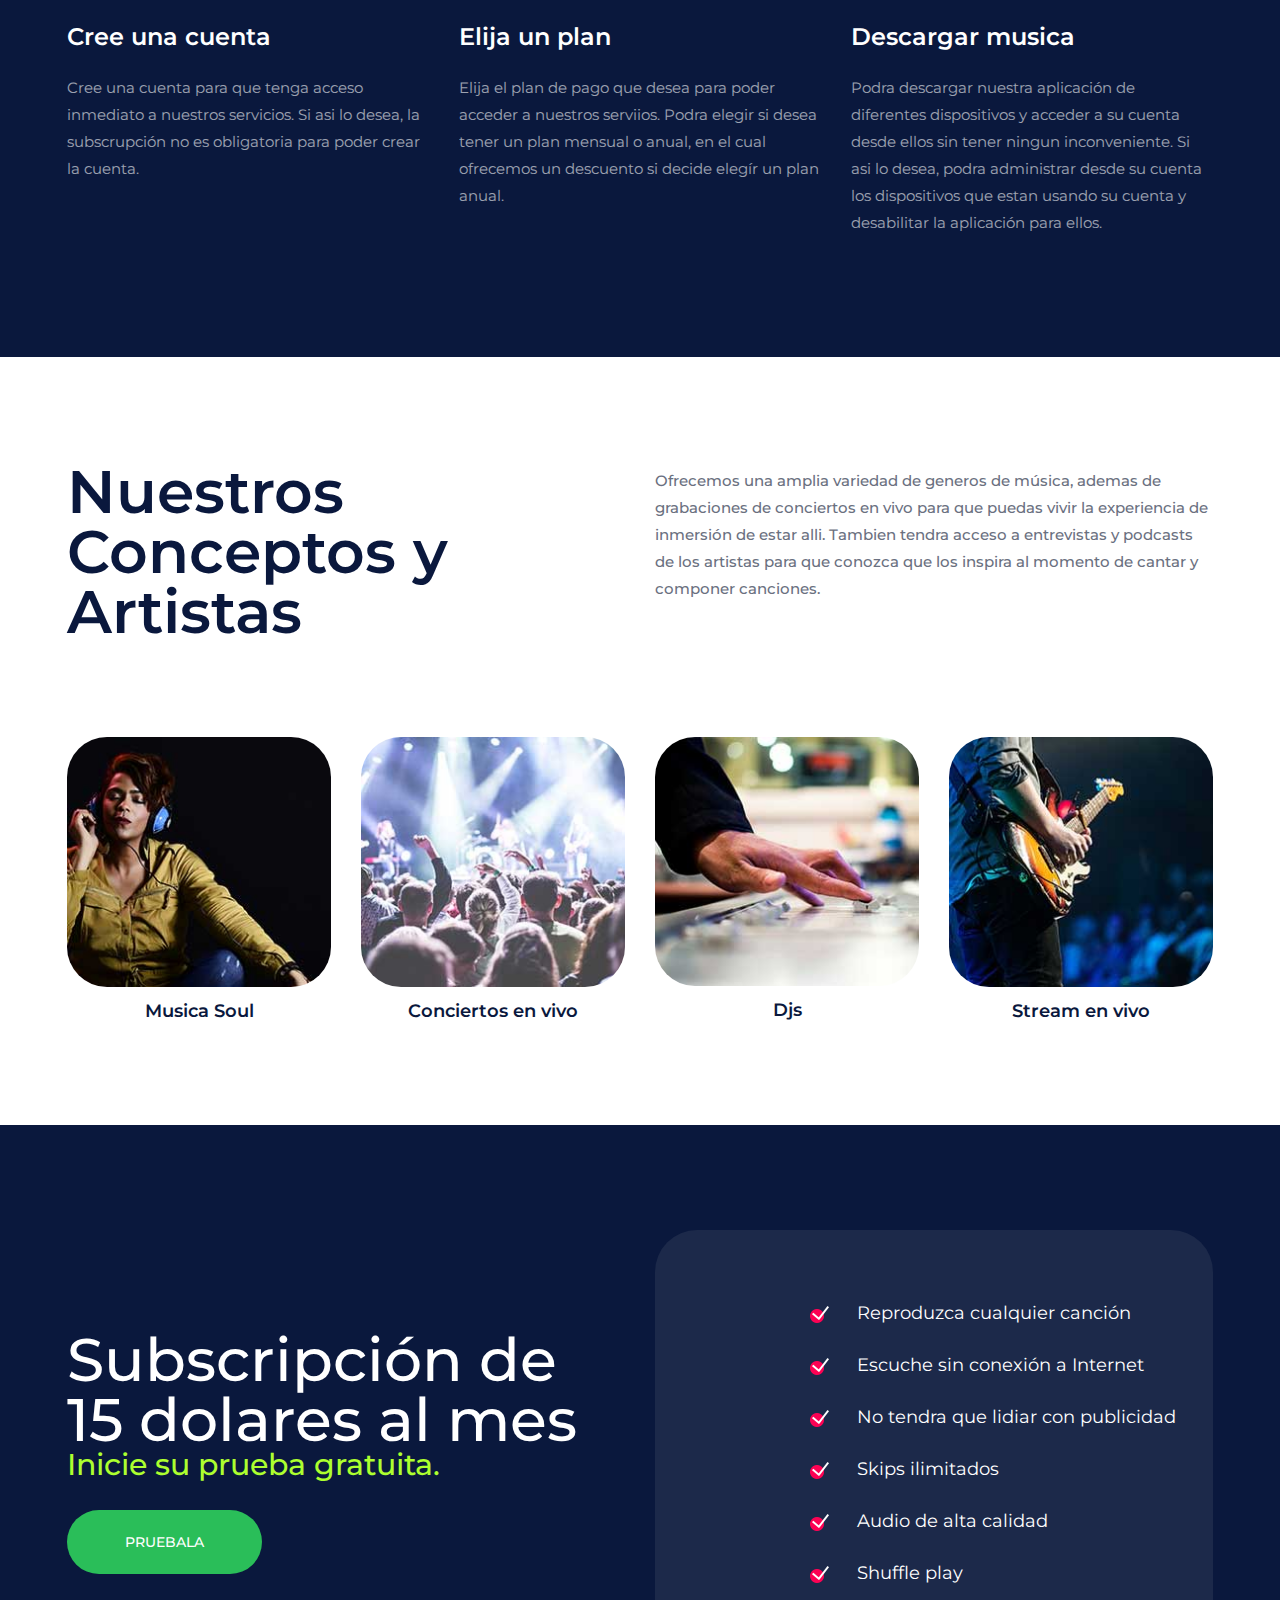
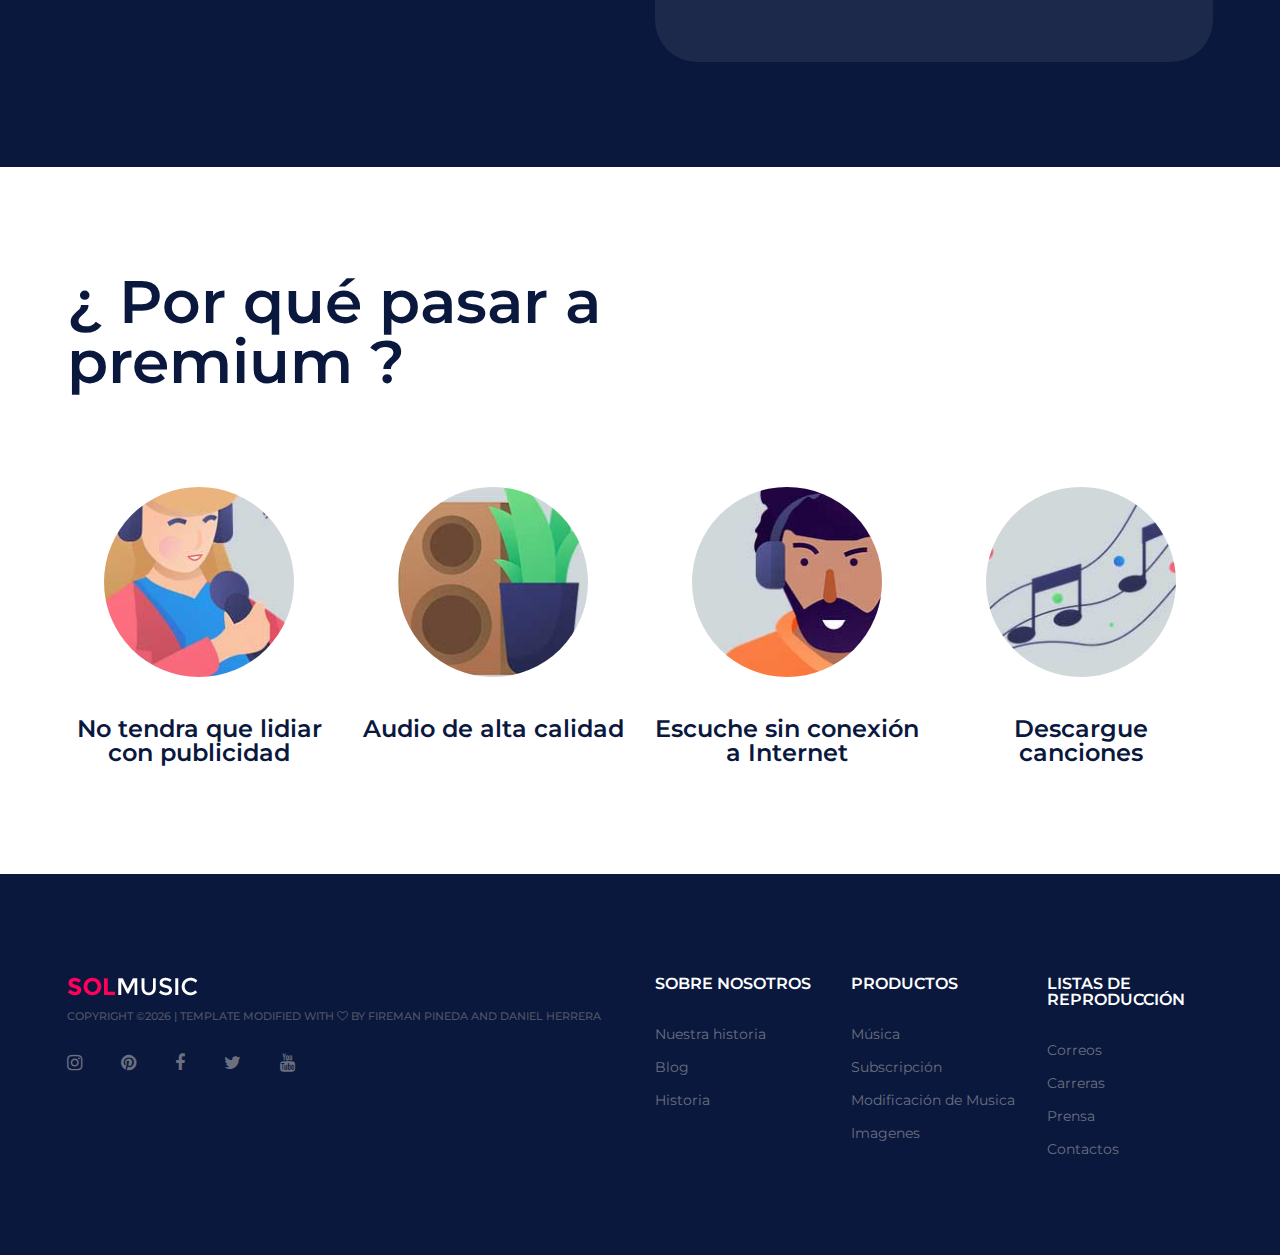
==== commit f98e2bb5: "Correccion de planes y precios en index.html" ====
--- a/index.html
+++ b/index.html
@@ -113,7 +113,7 @@
 				</div>
 				<div class="col-lg-6">
 					<p>Podra tener acceso a un alto repertorio de canciones de diferentes generos. Podra acceder a estas sin la necesidad de descargalas en su dispositivo si a si lo desea en cualquier momento. Ademas, podra organizar sus cancines prefereridas en listas de reproducción si prefiere escuchar un tipo de musica para una ocasión especifica.</p>
-					<a href="#" class="site-btn">Try it now</a>
+					<a href="#" class="site-btn">Pruebala</a>
 				</div>
 			</div>
 		</div>
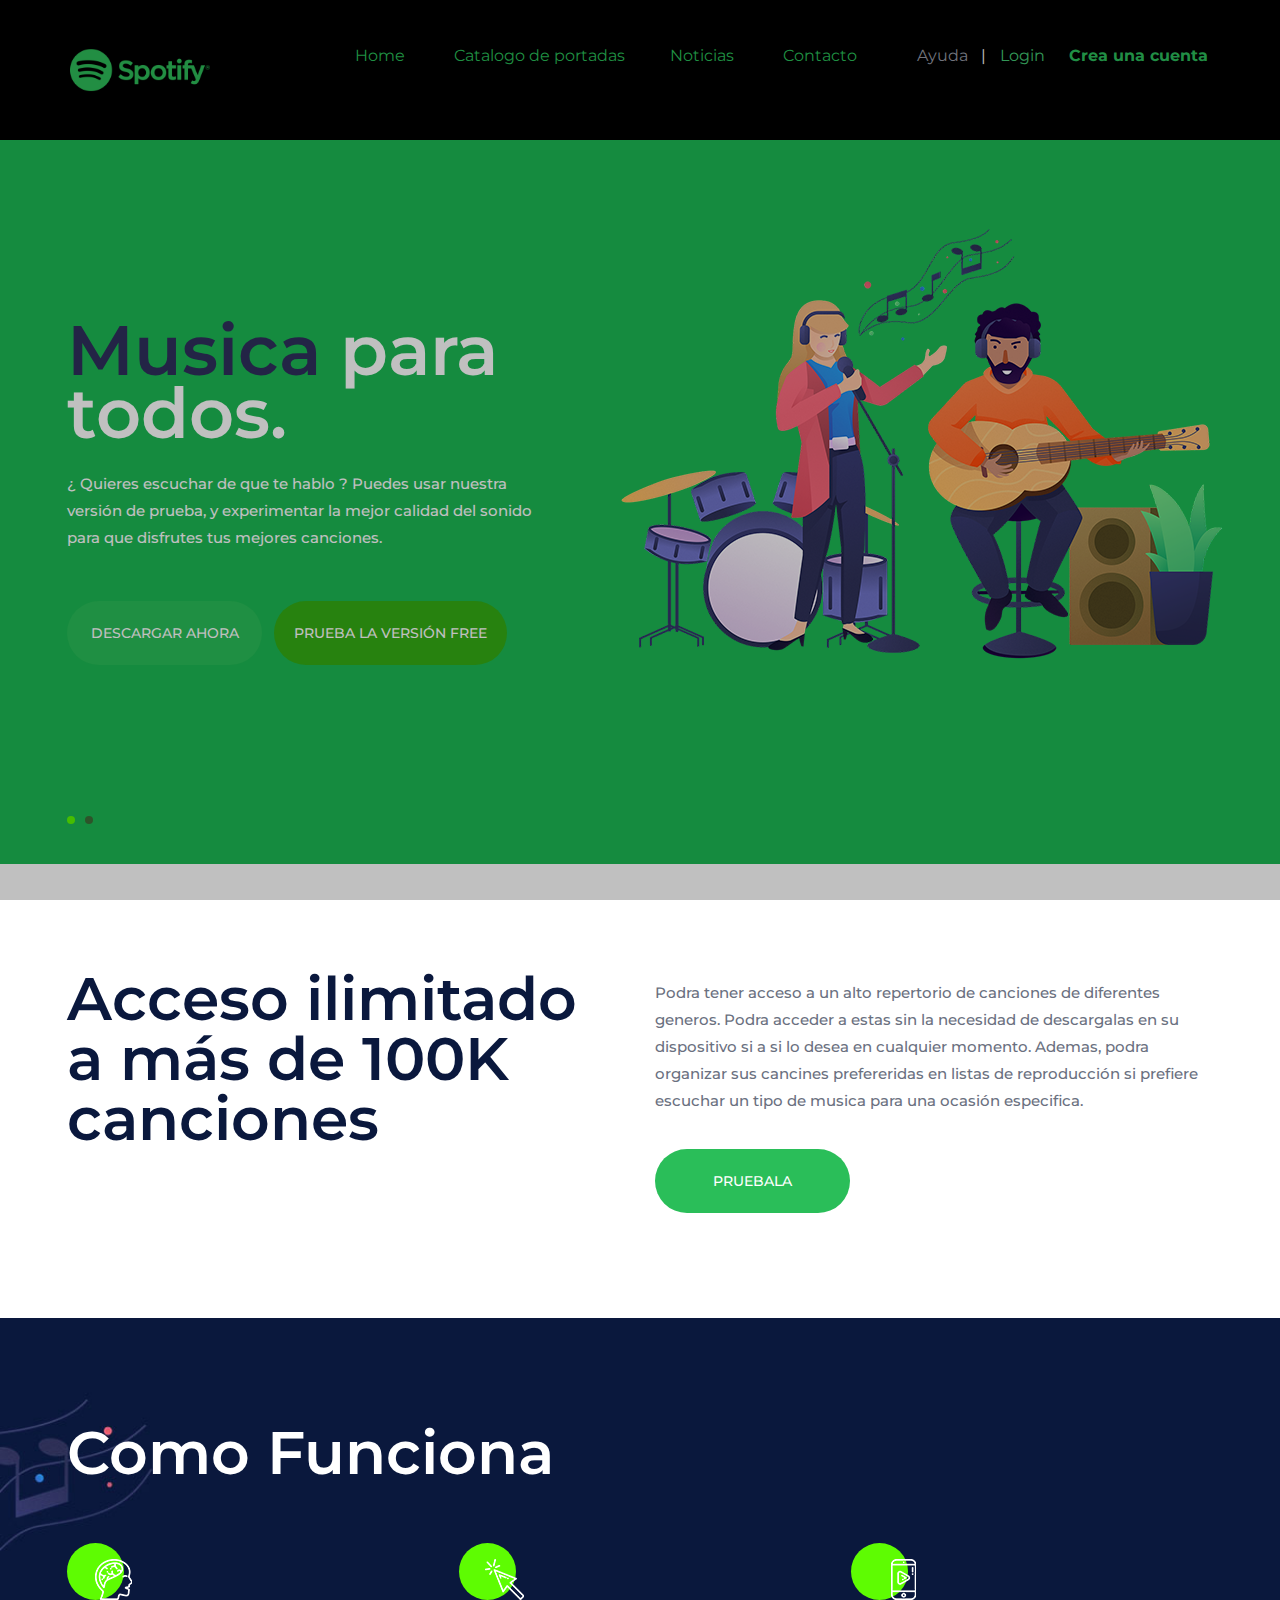
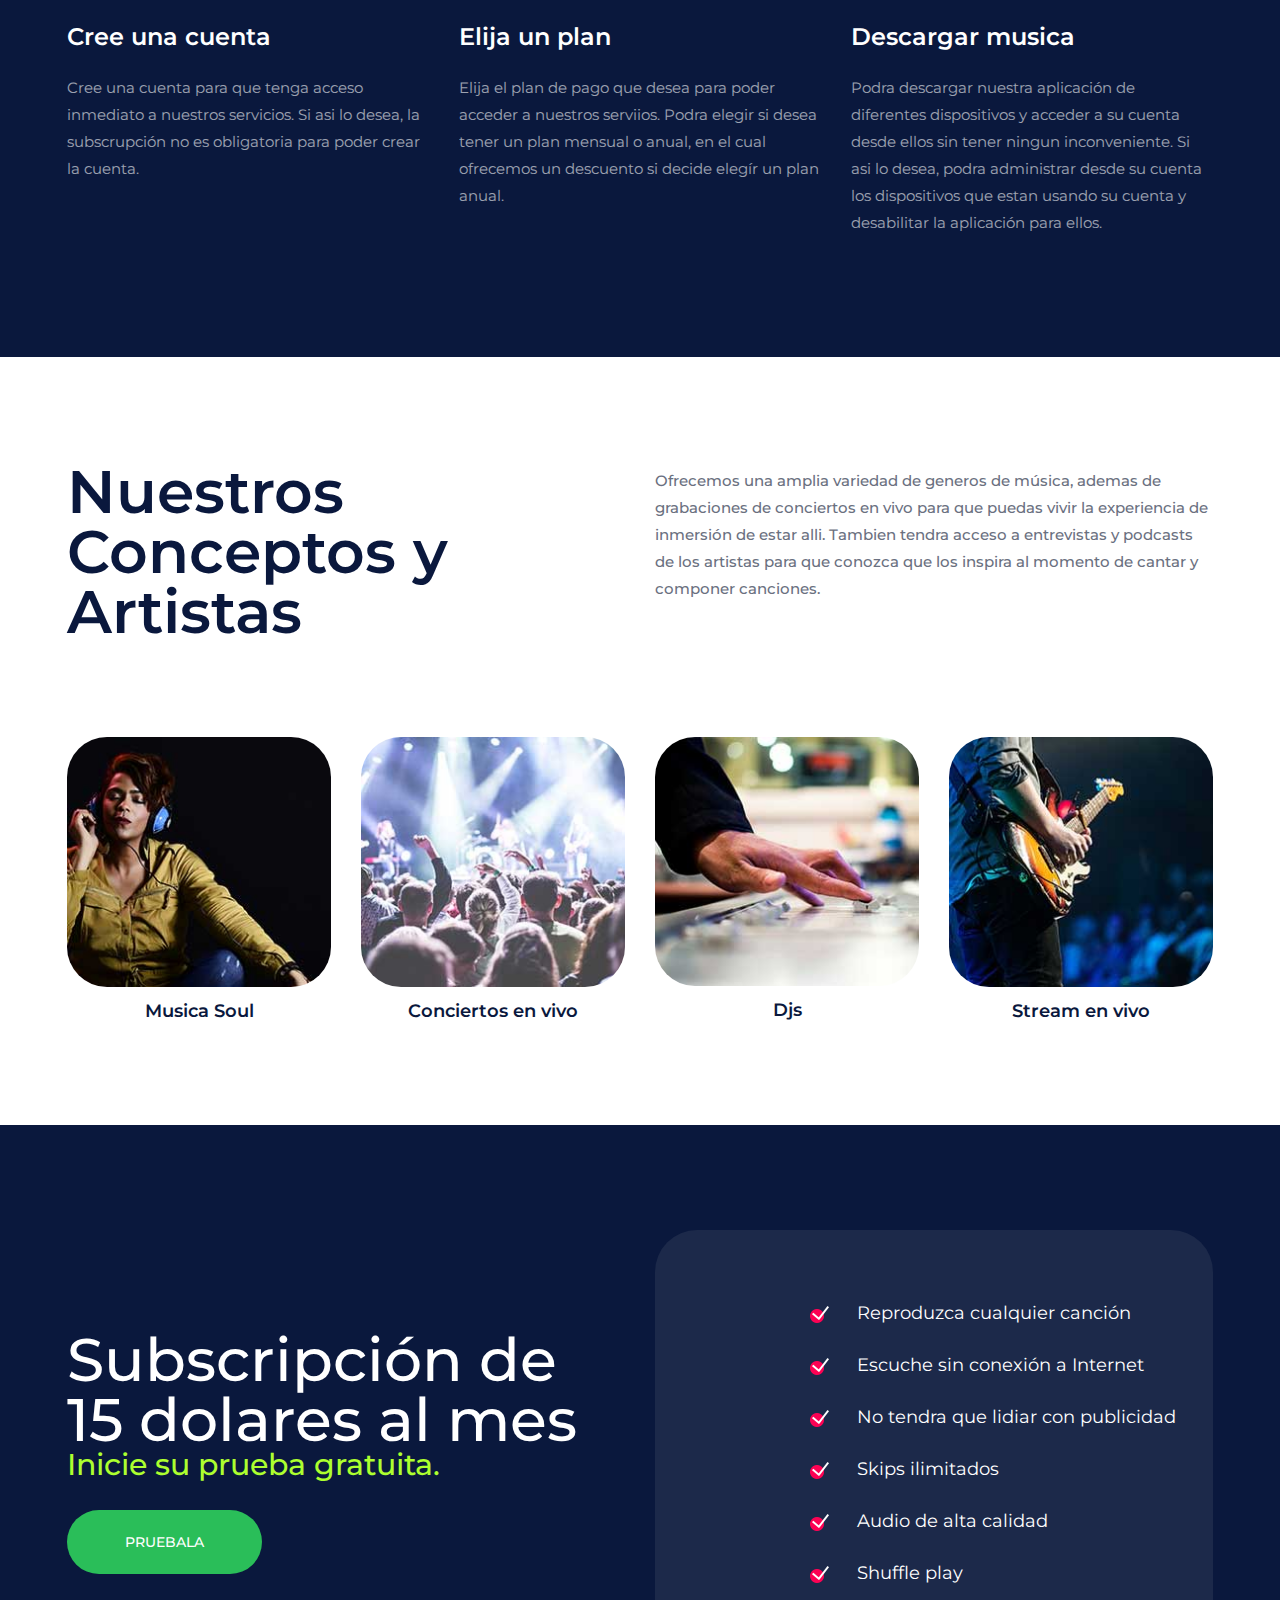
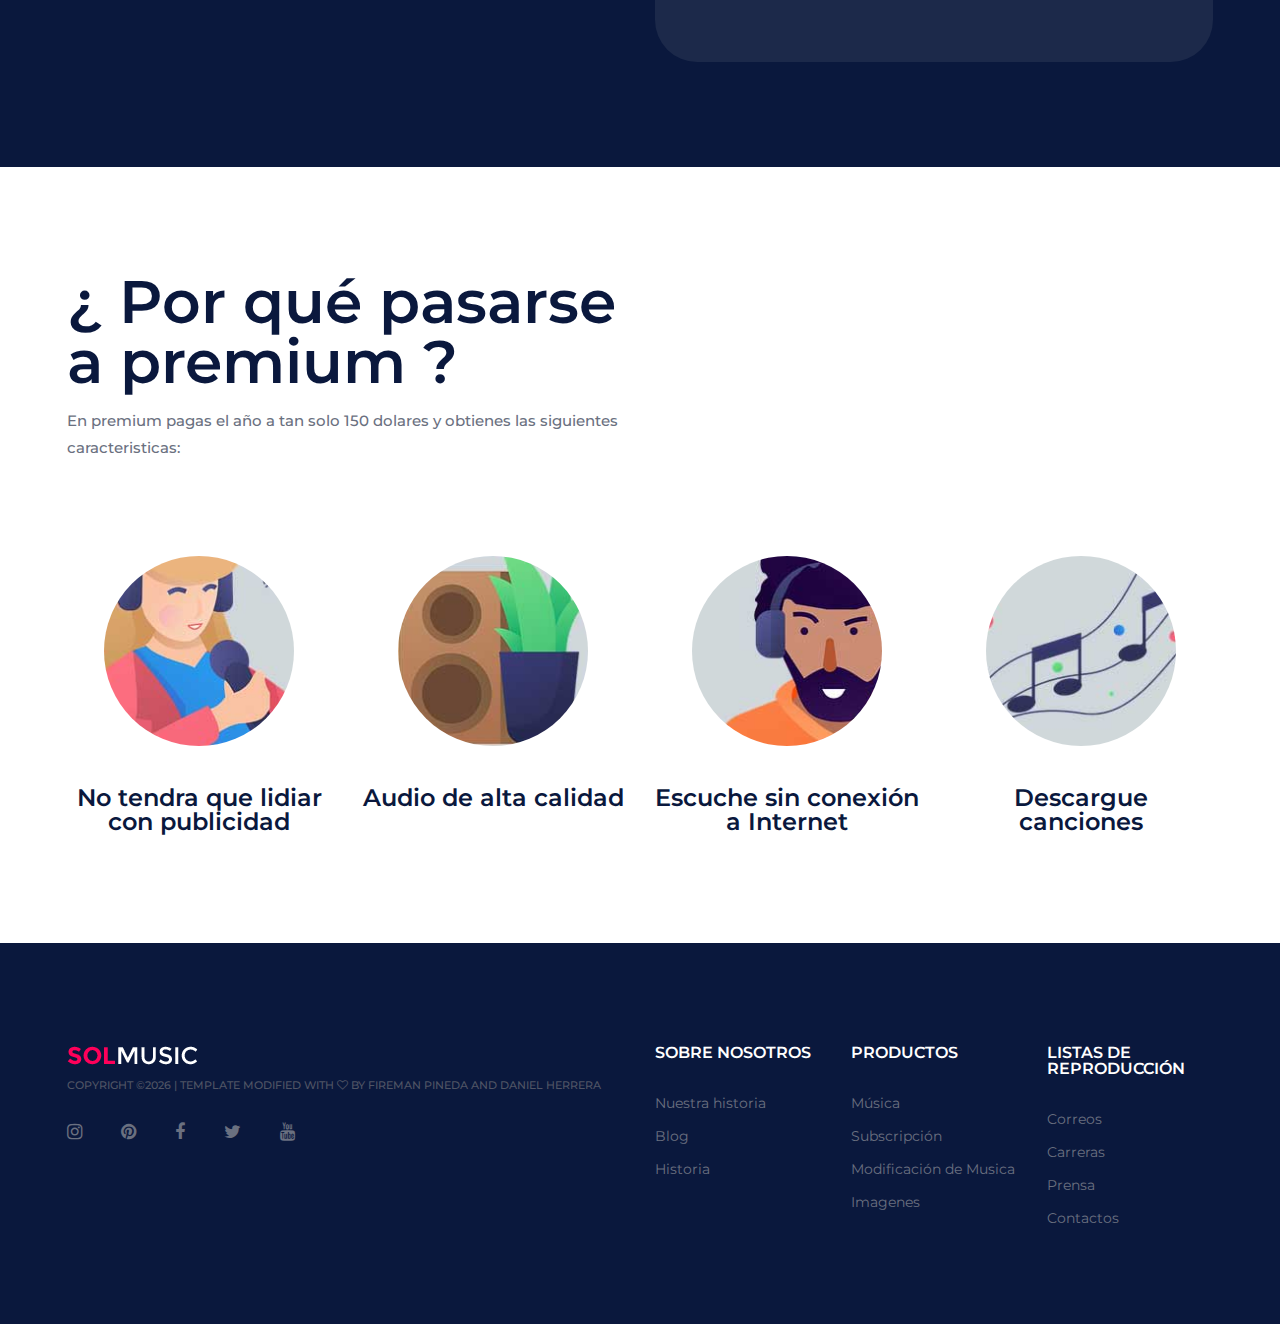
==== commit 5a591854: "opciones de precios y planes free y premium establecidos en el home" ====
--- a/index.html
+++ b/index.html
@@ -235,7 +235,8 @@
 			<div class="row">
 				<div class="col-lg-6">
 					<div class="section-title">
-						<h2>¿ Por qué pasar a premium ?</h2>
+						<h2>¿ Por qué pasarse a premium ?</h2>
+						<p style="margin-top: 1em;">En premium pagas el año a tan solo 150 dolares y obtienes las siguientes caracteristicas:</p>
 					</div>
 				</div>
 				<div class="col-lg-6">
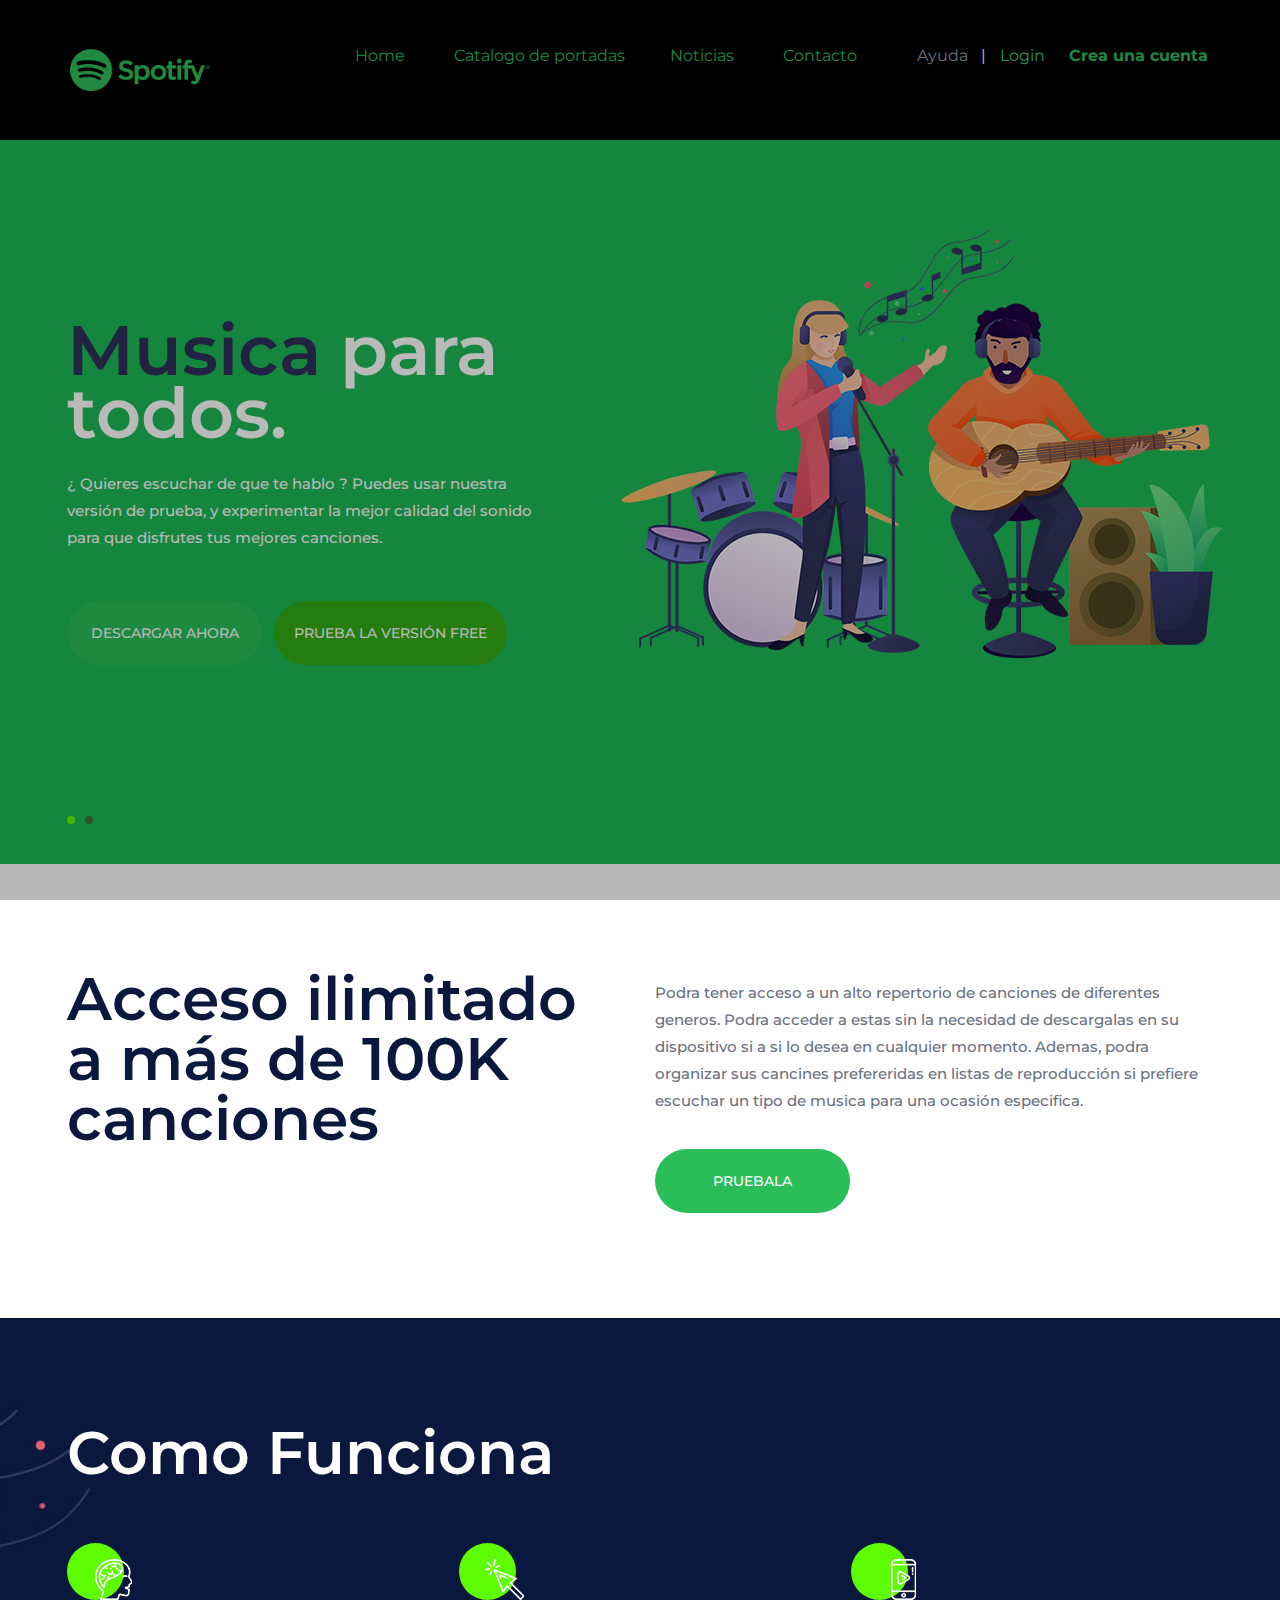
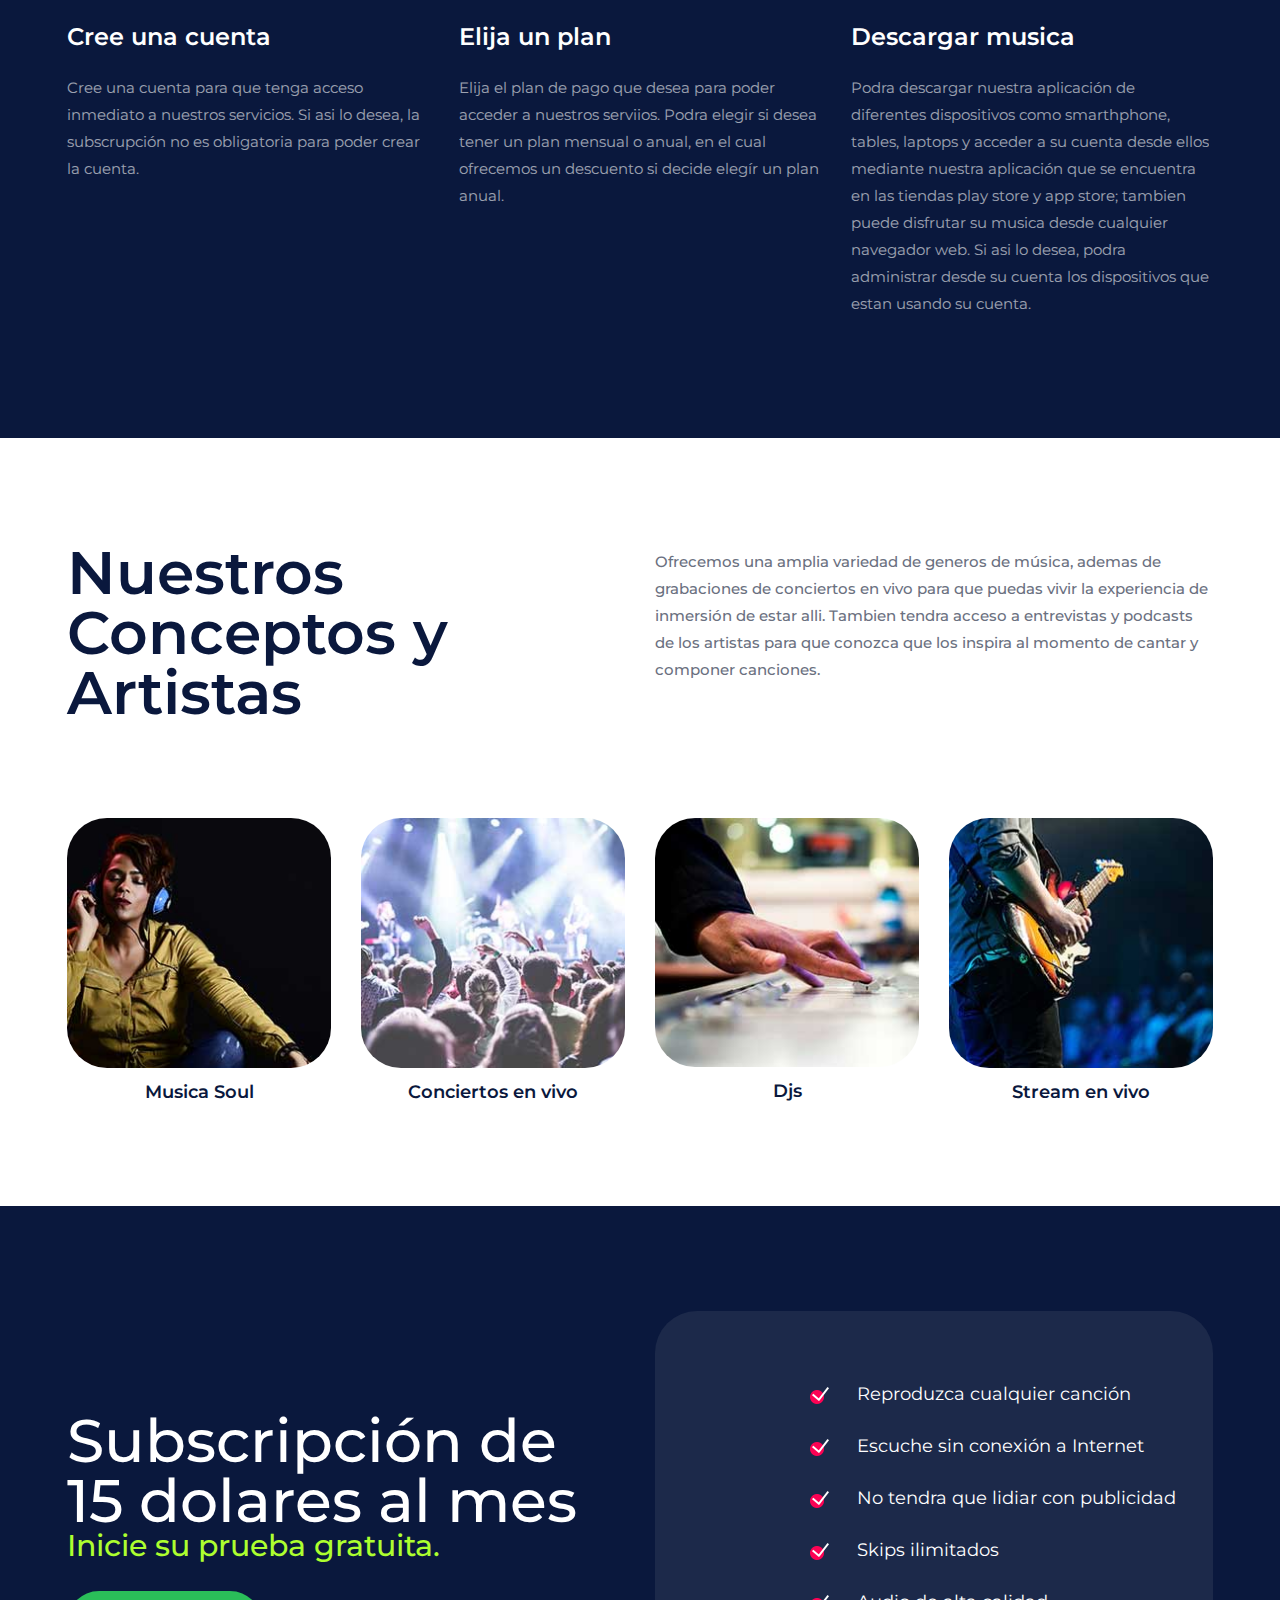
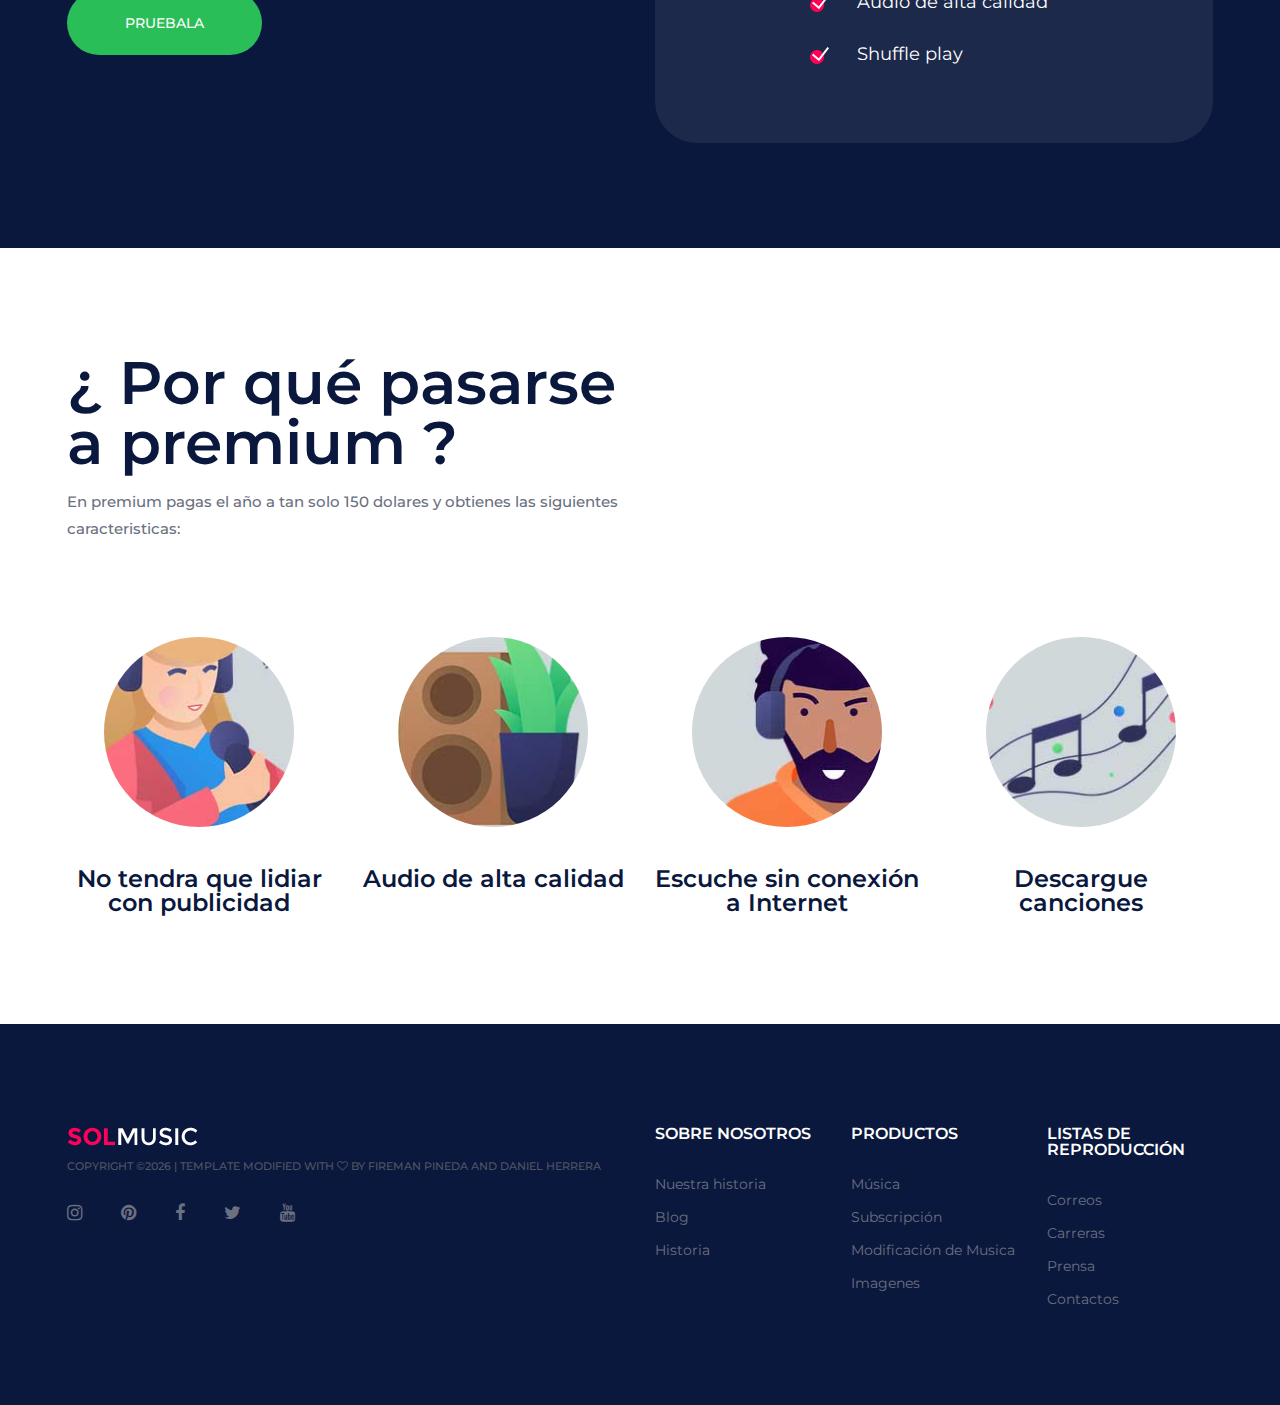
==== commit e643bccc: "Arreglo en seccion como_funciona del index" ====
--- a/index.html
+++ b/index.html
@@ -151,7 +151,7 @@
 							<img src="img/icons/smartphone.png" alt="">
 						</div>
 						<h4>Descargar musica</h4>
-						<p> Podra descargar nuestra aplicación de diferentes dispositivos y acceder a su cuenta desde ellos sin tener ningun inconveniente. Si asi lo desea, podra administrar desde su cuenta los dispositivos que estan usando su cuenta y desabilitar la aplicación para ellos. </p>
+						<p> Podra descargar nuestra aplicación de diferentes dispositivos como smarthphone, tables, laptops y acceder a su cuenta desde ellos mediante nuestra aplicación que se encuentra en las tiendas play store y app store; tambien puede disfrutar su musica desde cualquier navegador web. Si asi lo desea, podra administrar desde su cuenta los dispositivos que estan usando su cuenta. </p>
 					</div>
 				</div>
 			</div>
